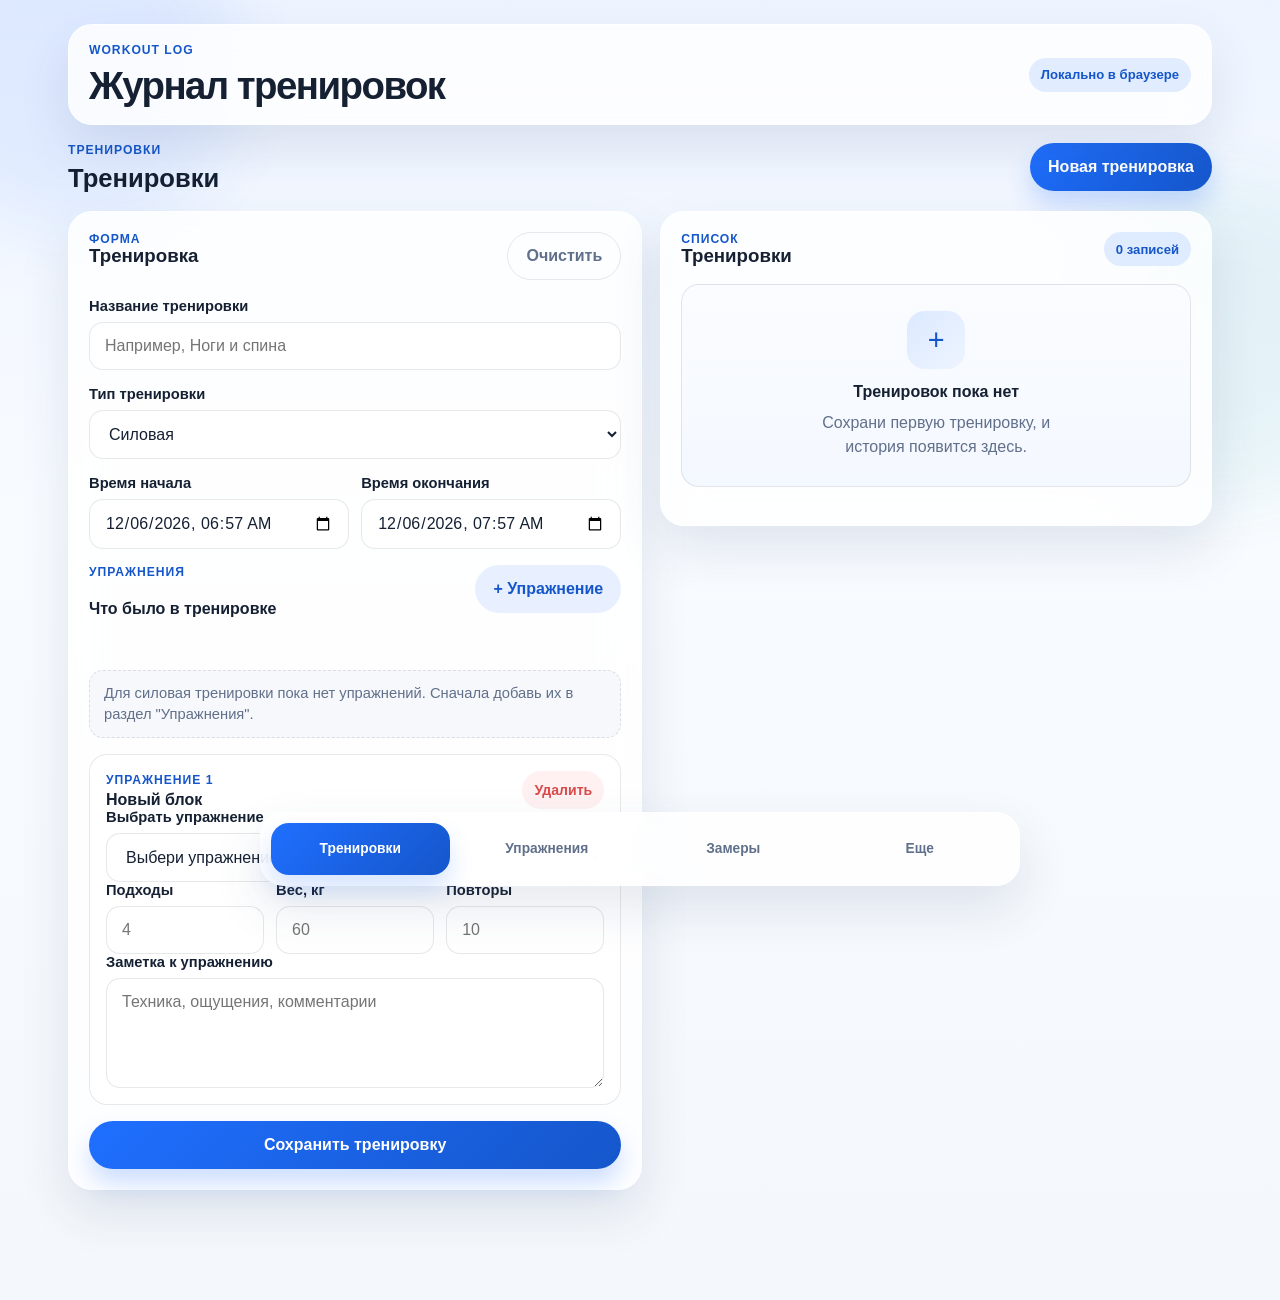
==== docs/index.html @ 499da817 "Rebalance bottom nav widths on narrow screens" ====
<!DOCTYPE html>
<html lang="ru">
<head>
  <meta charset="utf-8">
  <meta name="viewport" content="width=device-width, initial-scale=1">
  <title>Журнал тренировок</title>
  <link rel="stylesheet" href="./styles.css">
</head>
<body>
  <div class="page-glow page-glow-left"></div>
  <div class="page-glow page-glow-right"></div>

  <div class="app-shell">
    <header class="app-topbar">
      <div>
        <p class="eyebrow">Workout Log</p>
        <h1>Журнал тренировок</h1>
      </div>
      <div class="topbar-badge">Локально в браузере</div>
    </header>

    <main class="views">
      <section id="view-workouts" class="view is-active">
        <div class="view-intro">
          <div>
            <p class="section-kicker">Тренировки</p>
            <h2>Тренировки</h2>
          </div>
          <button id="open-workout-form-button" class="primary-button" type="button">Новая тренировка</button>
        </div>

        <div class="content-grid">
          <section class="panel panel-form">
            <div class="panel-heading">
              <div>
                <p class="section-kicker">Форма</p>
                <h3 id="workout-form-title">Тренировка</h3>
              </div>
              <button id="reset-workout-button" class="ghost-button" type="button">Очистить</button>
            </div>
            <p id="workout-draft-status" class="draft-status" hidden></p>

            <form id="workout-form" class="stack-form">
              <input id="workout-id" type="hidden">

              <label class="field">
                <span>Название тренировки</span>
                <input id="workout-title" type="text" placeholder="Например, Ноги и спина">
              </label>

              <label class="field">
                <span>Тип тренировки</span>
                <select id="workout-type" required>
                  <option value="strength">Силовая</option>
                  <option value="cardio">Кардио</option>
                </select>
              </label>

              <div class="field-grid">
                <label class="field">
                  <span>Время начала</span>
                  <input id="workout-start-time" type="datetime-local" required>
                </label>

                <label class="field">
                  <span>Время окончания</span>
                  <input id="workout-end-time" type="datetime-local" required>
                </label>
              </div>

              <section class="subsection">
                <div class="section-row">
                  <div>
                    <p class="section-kicker">Упражнения</p>
                    <h4>Что было в тренировке</h4>
                  </div>
                  <button id="add-workout-exercise-button" class="secondary-button" type="button">+ Упражнение</button>
                </div>
                <p id="exercise-picker-hint" class="helper-text" hidden></p>
                <div id="workout-exercises-list" class="exercise-list"></div>
              </section>

              <div class="form-actions">
                <button class="primary-button primary-button-wide" type="submit">Сохранить тренировку</button>
              </div>
            </form>
          </section>

          <section class="panel panel-history">
            <div class="panel-heading">
              <div>
                <p class="section-kicker">Список</p>
                <h3>Тренировки</h3>
              </div>
              <span id="workout-history-count" class="history-count">0 записей</span>
            </div>

            <div id="workout-empty-state" class="empty-state">
              <div class="empty-state-icon">+</div>
              <h4>Тренировок пока нет</h4>
              <p>Сохрани первую тренировку, и история появится здесь.</p>
            </div>

            <div id="workout-history-list" class="history-list"></div>
          </section>
        </div>
      </section>

      <section id="view-exercises" class="view">
        <div class="view-intro">
          <div>
            <p class="section-kicker">Упражнения</p>
            <h2>Справочник</h2>
          </div>
        </div>

        <div class="content-grid">
          <section class="panel panel-form">
            <div class="panel-heading">
              <div>
                <p class="section-kicker">Форма</p>
                <h3 id="exercise-form-title">Упражнение</h3>
              </div>
              <button id="reset-exercise-button" class="ghost-button" type="button">Очистить</button>
            </div>
            <p id="exercise-draft-status" class="draft-status" hidden></p>

            <form id="exercise-form" class="stack-form">
              <input id="exercise-id" type="hidden">

              <label class="field">
                <span>Название упражнения</span>
                <input id="exercise-name" type="text" placeholder="Например, жим лежа" required>
              </label>

              <label class="field">
                <span>Тип упражнения</span>
                <select id="exercise-type" required>
                  <option value="strength">Силовое</option>
                  <option value="cardio">Кардио</option>
                </select>
              </label>

              <label class="field">
                <span>Описание или заметка</span>
                <textarea id="exercise-description" rows="4" placeholder="Например, особенности техники или комментарии"></textarea>
              </label>

              <div class="form-actions">
                <button class="primary-button primary-button-wide" type="submit">Сохранить упражнение</button>
              </div>
            </form>
          </section>

          <section class="panel panel-history">
            <div class="panel-heading">
              <div>
                <p class="section-kicker">Список</p>
                <h3>Упражнения</h3>
              </div>
              <span id="exercise-history-count" class="history-count">0 записей</span>
            </div>

            <div id="exercise-empty-state" class="empty-state">
              <div class="empty-state-icon">+</div>
              <h4>Справочник пуст</h4>
              <p>Добавь упражнения один раз, чтобы потом просто выбирать их в тренировке.</p>
            </div>

            <div id="exercise-history-list" class="history-list"></div>
          </section>
        </div>
      </section>

      <section id="view-measurements" class="view">
        <div class="view-intro">
          <div>
            <p class="section-kicker">Замеры</p>
            <h2>Замеры</h2>
          </div>
        </div>

        <div class="content-grid">
          <section class="panel panel-form">
            <div class="panel-heading">
              <div>
                <p class="section-kicker">Форма</p>
                <h3 id="measurement-form-title">Замер</h3>
              </div>
              <button id="reset-measurement-button" class="ghost-button" type="button">Очистить</button>
            </div>
            <p id="measurement-draft-status" class="draft-status" hidden></p>

            <form id="measurement-form" class="stack-form">
              <input id="measurement-id" type="hidden">

              <label class="field">
                <span>Название записи</span>
                <input id="measurement-title" type="text" placeholder="Например, Утренний замер">
              </label>

              <label class="field">
                <span>Дата замера</span>
                <input id="measurement-date" type="date" required>
              </label>

              <div class="field-grid">
                <label class="field">
                  <span>Вес, кг</span>
                  <input id="measurement-weight" type="number" min="0" step="0.1" placeholder="78.4">
                </label>
                <label class="field">
                  <span>Процент жира</span>
                  <input id="measurement-body-fat" type="number" min="0" step="0.1" placeholder="18.2">
                </label>
              </div>

              <div class="double-grid">
                <label class="field">
                  <span>Грудь</span>
                  <input id="measurement-chest" type="number" min="0" step="0.1" placeholder="100">
                </label>
                <label class="field">
                  <span>Талия</span>
                  <input id="measurement-waist" type="number" min="0" step="0.1" placeholder="82">
                </label>
                <label class="field">
                  <span>Живот</span>
                  <input id="measurement-belly" type="number" min="0" step="0.1" placeholder="86">
                </label>
                <label class="field">
                  <span>Бедра</span>
                  <input id="measurement-hips" type="number" min="0" step="0.1" placeholder="98">
                </label>
                <label class="field">
                  <span>Рука</span>
                  <input id="measurement-arm" type="number" min="0" step="0.1" placeholder="36">
                </label>
                <label class="field">
                  <span>Нога</span>
                  <input id="measurement-leg" type="number" min="0" step="0.1" placeholder="58">
                </label>
              </div>

              <label class="field">
                <span>Заметка</span>
                <textarea id="measurement-note" rows="4" placeholder="Например, утром натощак или после тренировки"></textarea>
              </label>

              <div class="form-actions">
                <button class="primary-button primary-button-wide" type="submit">Сохранить замер</button>
              </div>
            </form>
          </section>

          <section class="panel panel-history">
            <div class="panel-heading">
              <div>
                <p class="section-kicker">Список</p>
                <h3>Замеры</h3>
              </div>
              <span id="measurement-history-count" class="history-count">0 записей</span>
            </div>

            <div id="measurement-empty-state" class="empty-state">
              <div class="empty-state-icon">+</div>
              <h4>Замеров пока нет</h4>
              <p>Можно сохранять только те поля, которые действительно замерили.</p>
            </div>

            <div id="measurement-history-list" class="history-list"></div>
          </section>
        </div>
      </section>

      <section id="view-more" class="view">
        <div class="view-intro">
          <div>
            <p class="section-kicker">Еще</p>
            <h2>Еще</h2>
          </div>
        </div>

        <section class="panel info-panel">
          <article class="info-card">
            <h3>Как сейчас хранятся данные</h3>
            <p>Тренировки, упражнения, замеры и черновики сохраняются локально в браузере на этом устройстве.</p>
          </article>

          <article class="info-card">
            <h3>Что уже поддерживается</h3>
            <p>Незаполненные формы восстанавливаются после обновления страницы. Для тренировок можно выбирать упражнения из заранее созданного справочника.</p>
          </article>

          <article class="info-card">
            <h3>Что можно добавить дальше</h3>
            <p>Экспорт данных, графики прогресса, поиск по истории, облачную синхронизацию и аккаунты.</p>
          </article>
        </section>
      </section>
    </main>
  </div>

  <nav class="bottom-nav" aria-label="Основная навигация">
    <button class="nav-item is-active" type="button" data-view="workouts">
      <span class="nav-label nav-label-full">Тренировки</span>
      <span class="nav-label nav-label-short">Трен.</span>
    </button>
    <button class="nav-item" type="button" data-view="exercises">
      <span class="nav-label nav-label-full">Упражнения</span>
      <span class="nav-label nav-label-short">Упр.</span>
    </button>
    <button class="nav-item" type="button" data-view="measurements">
      <span class="nav-label nav-label-full">Замеры</span>
      <span class="nav-label nav-label-short">Замеры</span>
    </button>
    <button class="nav-item" type="button" data-view="more">
      <span class="nav-label nav-label-full">Еще</span>
      <span class="nav-label nav-label-short">Еще</span>
    </button>
  </nav>

  <template id="workout-exercise-template">
    <article class="exercise-card">
      <div class="exercise-card-header">
        <div>
          <p class="exercise-index-label">Упражнение</p>
          <h4 class="exercise-card-title">Новый блок</h4>
        </div>
        <button class="icon-button remove-exercise-button" type="button" aria-label="Удалить упражнение">Удалить</button>
      </div>

      <label class="field">
        <span>Выбрать упражнение</span>
        <select class="workout-exercise-id" required></select>
      </label>

      <div class="triple-grid">
        <label class="field">
          <span>Подходы</span>
          <input class="exercise-sets" type="number" min="1" step="1" placeholder="4">
        </label>
        <label class="field">
          <span>Вес, кг</span>
          <input class="exercise-weight" type="number" min="0" step="0.5" placeholder="60">
        </label>
        <label class="field">
          <span>Повторы</span>
          <input class="exercise-reps" type="number" min="0" step="1" placeholder="10">
        </label>
      </div>

      <label class="field">
        <span>Заметка к упражнению</span>
        <textarea class="exercise-note" rows="3" placeholder="Техника, ощущения, комментарии"></textarea>
      </label>
    </article>
  </template>

  <script src="./app.js" defer></script>
</body>
</html>
---- docs/styles.css ----
:root {
  color-scheme: light;
  --bg: #f3f6fb;
  --surface: rgba(255, 255, 255, 0.82);
  --surface-strong: #ffffff;
  --surface-muted: #f6f8fc;
  --text: #152033;
  --muted: #61708a;
  --line: rgba(21, 32, 51, 0.1);
  --primary: #1f6fff;
  --primary-strong: #1556ca;
  --primary-soft: rgba(31, 111, 255, 0.12);
  --accent-soft: rgba(22, 160, 133, 0.08);
  --danger: #d94b4b;
  --shadow: 0 22px 50px rgba(47, 72, 115, 0.12);
  --radius-2xl: 32px;
  --radius-xl: 24px;
  --radius-lg: 18px;
  --radius-md: 14px;
  --max-width: 1180px;
  font-family: "Segoe UI", "SF Pro Display", sans-serif;
}

* {
  box-sizing: border-box;
}

html {
  scroll-behavior: smooth;
}

body {
  margin: 0;
  min-height: 100vh;
  overflow-x: hidden;
  color: var(--text);
  background: linear-gradient(180deg, #eef4ff 0%, #f8fbff 40%, #f4f7fb 100%);
}

button,
input,
select,
textarea {
  font: inherit;
}

button {
  appearance: none;
}

.page-glow {
  position: fixed;
  z-index: 0;
  width: 320px;
  height: 320px;
  border-radius: 50%;
  filter: blur(36px);
  opacity: 0.45;
  pointer-events: none;
}

.page-glow-left {
  top: -90px;
  left: -80px;
  background: rgba(31, 111, 255, 0.18);
}

.page-glow-right {
  top: 180px;
  right: -100px;
  background: rgba(22, 160, 133, 0.15);
}

.app-shell {
  position: relative;
  z-index: 1;
  width: min(100%, var(--max-width));
  margin: 0 auto;
  padding: 18px 14px 108px;
}

.app-topbar,
.panel,
.bottom-nav {
  border: 1px solid rgba(255, 255, 255, 0.7);
  background: var(--surface);
  backdrop-filter: blur(18px);
  box-shadow: var(--shadow);
}

.app-topbar {
  display: flex;
  align-items: center;
  justify-content: space-between;
  gap: 16px;
  padding: 18px 20px;
  border-radius: var(--radius-xl);
}

.eyebrow,
.section-kicker,
.exercise-index-label {
  margin: 0;
  color: var(--primary-strong);
  letter-spacing: 0.08em;
  text-transform: uppercase;
  font-size: 0.76rem;
  font-weight: 700;
}

.app-topbar h1,
.view-intro h2,
.panel h3,
.empty-state h4,
.exercise-card-title,
.info-card h3 {
  margin: 0;
  line-height: 1.08;
}

.app-topbar h1 {
  margin-top: 8px;
  font-size: clamp(1.8rem, 6vw, 2.4rem);
  font-weight: 800;
  letter-spacing: -0.04em;
}

.topbar-badge,
.history-count,
.pill {
  display: inline-flex;
  align-items: center;
  justify-content: center;
  min-height: 34px;
  padding: 8px 12px;
  border-radius: 999px;
  background: var(--primary-soft);
  color: var(--primary-strong);
  font-size: 0.82rem;
  font-weight: 700;
}

.views {
  margin-top: 18px;
}

.view {
  display: none;
  gap: 18px;
}

.view.is-active {
  display: grid;
}

.view-intro,
.panel-heading,
.section-row,
.exercise-card-header,
.history-card-actions,
.form-actions {
  display: flex;
  align-items: center;
  justify-content: space-between;
  gap: 12px;
}

.view-intro,
.panel-heading,
.section-row {
  align-items: flex-start;
}

.view-intro h2 {
  margin-top: 8px;
  font-size: 1.6rem;
  font-weight: 800;
}

.content-grid {
  display: grid;
  gap: 18px;
}

.panel {
  padding: 20px;
  border-radius: var(--radius-xl);
}

.stack-form,
.history-list,
.exercise-list,
.subsection,
.info-panel {
  display: grid;
  gap: 16px;
}

.stack-form {
  margin-top: 18px;
}

.field-grid,
.triple-grid,
.double-grid {
  display: grid;
  gap: 12px;
}

.field {
  display: grid;
  gap: 8px;
}

.field span {
  font-size: 0.92rem;
  font-weight: 700;
}

.field input,
.field select,
.field textarea {
  width: 100%;
  border: 1px solid var(--line);
  border-radius: var(--radius-md);
  background: var(--surface-strong);
  padding: 14px 15px;
  outline: none;
  color: var(--text);
  transition: border-color 180ms ease, box-shadow 180ms ease;
}

.field input:focus,
.field select:focus,
.field textarea:focus {
  border-color: rgba(31, 111, 255, 0.45);
  box-shadow: 0 0 0 4px rgba(31, 111, 255, 0.12);
}

.field textarea {
  min-height: 110px;
  resize: vertical;
}

.draft-status,
.helper-text {
  margin: 14px 0 0;
  padding: 12px 14px;
  border-radius: var(--radius-md);
  font-size: 0.92rem;
  line-height: 1.45;
}

.draft-status {
  border: 1px solid rgba(22, 160, 133, 0.18);
  background: var(--accent-soft);
  color: #116a58;
}

.helper-text {
  border: 1px dashed rgba(21, 32, 51, 0.12);
  background: var(--surface-muted);
  color: var(--muted);
}

.primary-button,
.secondary-button,
.ghost-button,
.icon-button {
  border: 0;
  border-radius: 999px;
  cursor: pointer;
  transition: transform 160ms ease, background-color 160ms ease, color 160ms ease;
}

.primary-button,
.secondary-button,
.ghost-button {
  min-height: 48px;
  padding: 13px 18px;
  font-weight: 700;
}

.primary-button {
  background: linear-gradient(135deg, var(--primary) 0%, var(--primary-strong) 100%);
  color: #fff;
  box-shadow: 0 14px 24px rgba(31, 111, 255, 0.22);
}

.primary-button-wide {
  width: 100%;
}

.secondary-button {
  background: #e8f0ff;
  color: var(--primary-strong);
}

.ghost-button {
  background: transparent;
  color: var(--muted);
  border: 1px solid var(--line);
}

.icon-button {
  min-height: 38px;
  padding: 8px 12px;
  background: #fff1f1;
  color: var(--danger);
  font-size: 0.88rem;
  font-weight: 700;
}

.primary-button:hover,
.secondary-button:hover,
.ghost-button:hover,
.icon-button:hover,
.nav-item:hover {
  transform: translateY(-1px);
}

.exercise-card,
.history-card,
.empty-state,
.info-card {
  border: 1px solid var(--line);
  border-radius: var(--radius-lg);
  background: var(--surface-strong);
}

.exercise-card,
.history-card,
.info-card {
  padding: 16px;
}

.exercise-card-title {
  margin-top: 4px;
  font-size: 1rem;
  font-weight: 800;
}

.history-list {
  margin-top: 18px;
}

.history-card {
  display: grid;
  gap: 12px;
}

.history-title {
  font-size: 1.02rem;
  font-weight: 800;
}

.history-meta,
.history-summary,
.info-card p {
  margin: 0;
  color: var(--muted);
  line-height: 1.55;
}

.history-summary,
.history-title,
.field span,
.empty-state p,
.info-card p {
  overflow-wrap: anywhere;
}

.history-card-actions {
  justify-content: flex-start;
  flex-wrap: wrap;
}

.pill {
  width: fit-content;
}

.empty-state {
  margin-top: 18px;
  padding: 26px 18px;
  text-align: center;
  background: linear-gradient(180deg, #fafcff 0%, #f4f8ff 100%);
}

.empty-state-icon {
  width: 58px;
  height: 58px;
  margin: 0 auto 14px;
  display: grid;
  place-items: center;
  border-radius: 18px;
  background: linear-gradient(135deg, #dce9ff 0%, #edf4ff 100%);
  color: var(--primary-strong);
  font-size: 1.8rem;
}

.empty-state p {
  margin: 10px auto 0;
  max-width: 28ch;
  color: var(--muted);
  line-height: 1.55;
}

.info-panel {
  grid-template-columns: repeat(auto-fit, minmax(220px, 1fr));
}

.bottom-nav {
  position: fixed;
  left: 50%;
  bottom: 14px;
  transform: translateX(-50%);
  z-index: 10;
  width: min(calc(100% - 20px), 760px);
  display: grid;
  grid-template-columns: repeat(4, minmax(0, 1fr));
  gap: 8px;
  padding: 10px;
  border-radius: 24px;
}

.nav-item {
  display: grid;
  place-items: center;
  min-height: 52px;
  border: 0;
  border-radius: 18px;
  background: transparent;
  color: var(--muted);
  font-weight: 700;
  padding: 8px 6px;
  text-align: center;
}

.nav-item.is-active {
  background: linear-gradient(135deg, var(--primary) 0%, var(--primary-strong) 100%);
  color: #fff;
  box-shadow: 0 14px 24px rgba(31, 111, 255, 0.18);
}

.nav-label {
  display: block;
  max-width: 100%;
  line-height: 1.1;
  font-size: 0.86rem;
  word-break: break-word;
}

.nav-label-short {
  display: none;
}

[hidden] {
  display: none !important;
}

@media (max-width: 759px) {
  .app-topbar,
  .view-intro,
  .panel-heading,
  .section-row {
    flex-direction: column;
    align-items: stretch;
  }

  .topbar-badge,
  .history-count,
  .pill {
    width: fit-content;
  }

  .bottom-nav {
    width: calc(100% - 16px);
    bottom: 8px;
    gap: 6px;
    padding: 8px;
    border-radius: 20px;
  }

  .nav-item {
    min-height: 56px;
    border-radius: 16px;
    padding: 6px 4px;
  }

  .nav-label {
    font-size: 0.78rem;
  }

  .app-shell {
    padding-bottom: 122px;
  }

  .view {
    gap: 12px;
  }

  .view-intro h2 {
    font-size: 1.16rem;
    line-height: 1.12;
    letter-spacing: -0.02em;
  }

  .content-grid,
  .stack-form,
  .exercise-list,
  .history-list,
  .subsection {
    gap: 12px;
  }

  .panel {
    padding: 14px;
    border-radius: 18px;
  }

  .exercise-card,
  .history-card,
  .info-card,
  .empty-state {
    padding: 12px;
    border-radius: 16px;
  }

  .exercise-card-header,
  .history-card-actions,
  .form-actions {
    flex-direction: column;
    align-items: stretch;
  }

  .history-card-actions .secondary-button,
  .history-card-actions .ghost-button,
  .exercise-card-header .icon-button,
  .section-row .secondary-button,
  .view-intro .primary-button {
    width: 100%;
    justify-content: center;
  }

  .field input,
  .field select,
  .field textarea {
    padding: 12px 13px;
  }

  .field textarea {
    min-height: 88px;
  }

  .history-title {
    font-size: 0.9rem;
    line-height: 1.22;
  }

  .history-meta,
  .history-summary {
    font-size: 0.82rem;
  }

  .panel h3,
  .panel h4,
  .exercise-card-title,
  .empty-state h4,
  .info-card h3 {
    font-size: 0.98rem;
    line-height: 1.18;
  }

  .section-kicker,
  .eyebrow,
  .exercise-index-label {
    font-size: 0.68rem;
    letter-spacing: 0.07em;
  }

  .field span,
  .draft-status,
  .helper-text,
  .empty-state p,
  .info-card p,
  .nav-label,
  .topbar-badge,
  .history-count,
  .pill {
    font-size: 0.76rem;
  }

  .primary-button,
  .secondary-button,
  .ghost-button {
    min-height: 44px;
    padding: 11px 14px;
    font-size: 0.84rem;
  }

  .icon-button {
    min-height: 34px;
    padding: 7px 10px;
    font-size: 0.8rem;
  }

  .app-topbar {
    padding: 14px 16px;
  }

  .app-topbar h1 {
    margin-top: 6px;
    font-size: 1.45rem;
  }

  .topbar-badge,
  .history-count,
  .pill {
    min-height: 30px;
    padding: 6px 10px;
  }
}

@media (max-width: 430px) {
  .bottom-nav {
    width: calc(100% - 10px);
    bottom: 6px;
    left: 50%;
    gap: 4px;
    padding: 6px;
    border-radius: 18px;
    grid-template-columns: 1.18fr 1.18fr 1fr 0.64fr;
  }

  .nav-item {
    min-height: 50px;
    border-radius: 14px;
    padding: 4px 2px;
  }

  .nav-label-full {
    display: none;
  }

  .nav-label-short {
    display: block;
  }

  .nav-label {
    font-size: 0.66rem;
    line-height: 1;
    letter-spacing: -0.01em;
  }

  .app-shell {
    padding-bottom: 116px;
  }
}

@media (max-width: 360px) {
  .bottom-nav {
    grid-template-columns: 1.14fr 1.14fr 0.96fr 0.58fr;
  }

  .nav-label {
    font-size: 0.6rem;
  }

  .nav-item {
    min-height: 46px;
  }
}

@media (min-width: 760px) {
  .app-shell {
    padding: 24px 18px 110px;
  }

  .content-grid {
    grid-template-columns: minmax(0, 1.02fr) minmax(340px, 0.98fr);
    align-items: start;
  }

  .field-grid {
    grid-template-columns: repeat(2, minmax(0, 1fr));
  }

  .triple-grid {
    grid-template-columns: repeat(3, minmax(0, 1fr));
  }

  .double-grid {
    grid-template-columns: repeat(2, minmax(0, 1fr));
  }
}
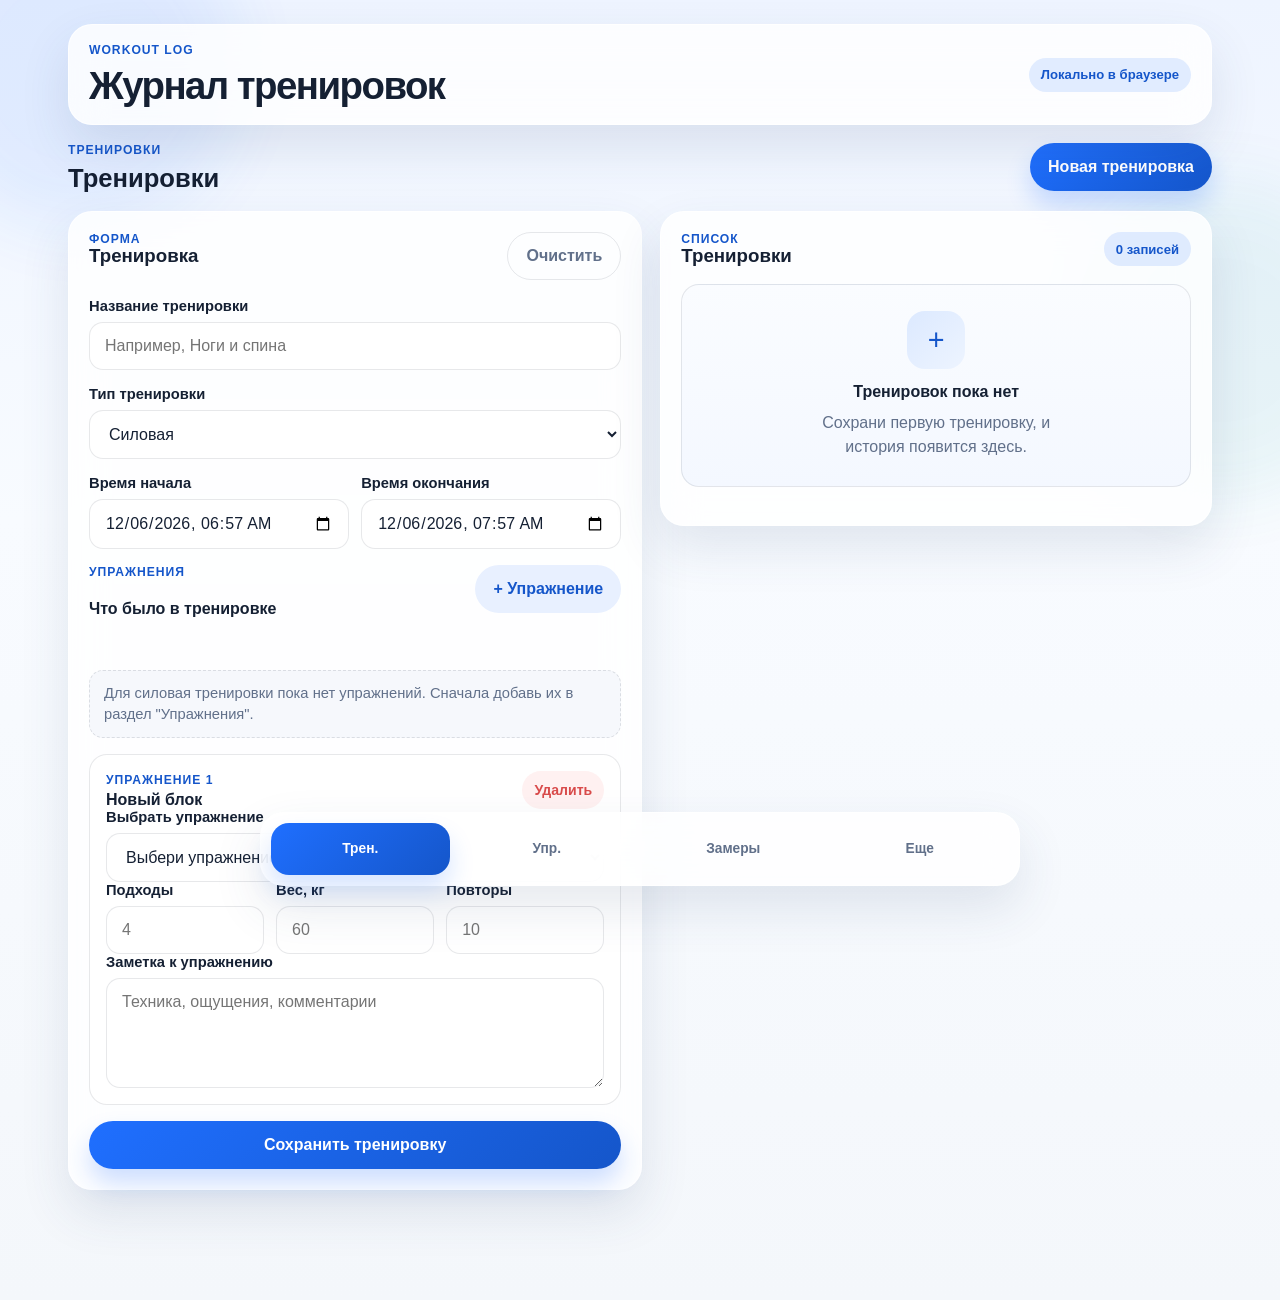
==== commit 2cbf24a0: "Bust cache and normalize nav labels" ====
--- a/docs/index.html
+++ b/docs/index.html
@@ -4,7 +4,7 @@
   <meta charset="utf-8">
   <meta name="viewport" content="width=device-width, initial-scale=1">
   <title>Журнал тренировок</title>
-  <link rel="stylesheet" href="./styles.css">
+  <link rel="stylesheet" href="./styles.css?v=20260611b">
 </head>
 <body>
   <div class="page-glow page-glow-left"></div>
@@ -303,20 +303,16 @@
 
   <nav class="bottom-nav" aria-label="Основная навигация">
     <button class="nav-item is-active" type="button" data-view="workouts">
-      <span class="nav-label nav-label-full">Тренировки</span>
-      <span class="nav-label nav-label-short">Трен.</span>
+      <span class="nav-label">Трен.</span>
     </button>
     <button class="nav-item" type="button" data-view="exercises">
-      <span class="nav-label nav-label-full">Упражнения</span>
-      <span class="nav-label nav-label-short">Упр.</span>
+      <span class="nav-label">Упр.</span>
     </button>
     <button class="nav-item" type="button" data-view="measurements">
-      <span class="nav-label nav-label-full">Замеры</span>
-      <span class="nav-label nav-label-short">Замеры</span>
+      <span class="nav-label">Замеры</span>
     </button>
     <button class="nav-item" type="button" data-view="more">
-      <span class="nav-label nav-label-full">Еще</span>
-      <span class="nav-label nav-label-short">Еще</span>
+      <span class="nav-label">Еще</span>
     </button>
   </nav>
 
@@ -357,6 +353,6 @@
     </article>
   </template>
 
-  <script src="./app.js" defer></script>
+  <script src="./app.js?v=20260611b" defer></script>
 </body>
 </html>
--- a/docs/styles.css
+++ b/docs/styles.css
@@ -450,10 +450,6 @@
   word-break: break-word;
 }
 
-.nav-label-short {
-  display: none;
-}
-
 [hidden] {
   display: none !important;
 }
@@ -638,14 +634,6 @@
     padding: 4px 2px;
   }
 
-  .nav-label-full {
-    display: none;
-  }
-
-  .nav-label-short {
-    display: block;
-  }
-
   .nav-label {
     font-size: 0.66rem;
     line-height: 1;
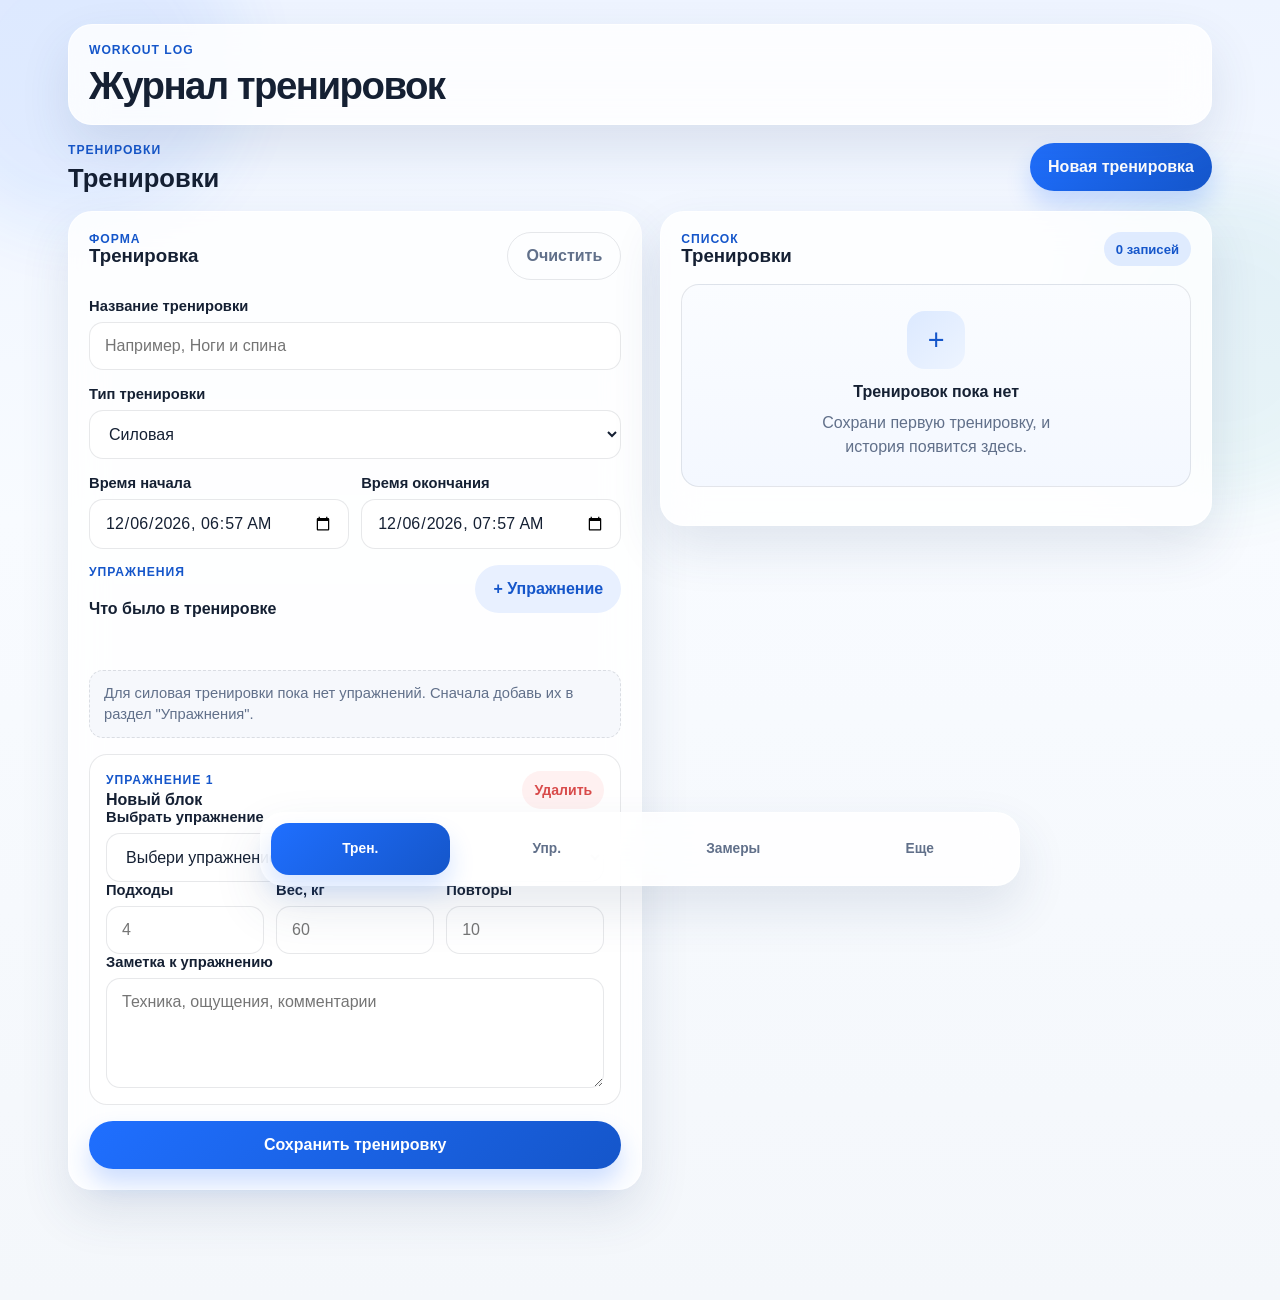
==== commit 662013fa: "Remove top banner badge" ====
--- a/docs/index.html
+++ b/docs/index.html
@@ -4,7 +4,7 @@
   <meta charset="utf-8">
   <meta name="viewport" content="width=device-width, initial-scale=1">
   <title>Журнал тренировок</title>
-  <link rel="stylesheet" href="./styles.css?v=20260611b">
+  <link rel="stylesheet" href="./styles.css?v=20260611c">
 </head>
 <body>
   <div class="page-glow page-glow-left"></div>
@@ -16,7 +16,6 @@
         <p class="eyebrow">Workout Log</p>
         <h1>Журнал тренировок</h1>
       </div>
-      <div class="topbar-badge">Локально в браузере</div>
     </header>
 
     <main class="views">
@@ -293,8 +292,19 @@
           </article>
 
           <article class="info-card">
-            <h3>Что можно добавить дальше</h3>
-            <p>Экспорт данных, графики прогресса, поиск по истории, облачную синхронизацию и аккаунты.</p>
+            <h3>Резервная копия</h3>
+            <p>Можно выгрузить все данные в файл и позже восстановить их через импорт. Это защитит историю от случайной потери.</p>
+          </article>
+
+          <article class="info-card">
+            <h3>Действия с данными</h3>
+            <div class="info-card-actions">
+              <button id="export-data-button" class="secondary-button" type="button">Экспорт данных</button>
+              <button id="import-data-button" class="secondary-button" type="button">Импорт данных</button>
+              <button id="clear-all-data-button" class="ghost-button" type="button">Очистить все данные</button>
+            </div>
+            <input id="import-data-input" type="file" accept="application/json" hidden>
+            <p>Экспорт сохраняет тренировки, упражнения, замеры и черновики. Очистка удаляет все локальные данные только на этом устройстве.</p>
           </article>
         </section>
       </section>
@@ -353,6 +363,8 @@
     </article>
   </template>
 
-  <script src="./app.js?v=20260611b" defer></script>
+  <div id="toast" class="toast" hidden></div>
+
+  <script src="./app.js?v=20260611c" defer></script>
 </body>
 </html>
--- a/docs/styles.css
+++ b/docs/styles.css
@@ -409,6 +409,12 @@
   grid-template-columns: repeat(auto-fit, minmax(220px, 1fr));
 }
 
+.info-card-actions {
+  display: grid;
+  gap: 10px;
+  margin: 14px 0;
+}
+
 .bottom-nav {
   position: fixed;
   left: 50%;
@@ -450,6 +456,34 @@
   word-break: break-word;
 }
 
+.toast {
+  position: fixed;
+  left: 50%;
+  bottom: calc(94px + env(safe-area-inset-bottom, 0px));
+  transform: translateX(-50%);
+  z-index: 20;
+  width: min(calc(100% - 24px), 420px);
+  display: flex;
+  align-items: center;
+  justify-content: space-between;
+  gap: 12px;
+  padding: 14px 16px;
+  border-radius: 18px;
+  background: rgba(21, 32, 51, 0.94);
+  color: #fff;
+  box-shadow: 0 18px 38px rgba(21, 32, 51, 0.24);
+}
+
+.toast-action {
+  min-height: 36px;
+  padding: 8px 12px;
+  border: 0;
+  border-radius: 999px;
+  background: rgba(255, 255, 255, 0.18);
+  color: #fff;
+  font-weight: 700;
+}
+
 [hidden] {
   display: none !important;
 }
@@ -471,7 +505,7 @@
 
   .bottom-nav {
     width: calc(100% - 16px);
-    bottom: 8px;
+    bottom: calc(8px + env(safe-area-inset-bottom, 0px));
     gap: 6px;
     padding: 8px;
     border-radius: 20px;
@@ -488,7 +522,7 @@
   }
 
   .app-shell {
-    padding-bottom: 122px;
+    padding-bottom: calc(122px + env(safe-area-inset-bottom, 0px));
   }
 
   .view {
@@ -615,12 +649,24 @@
     min-height: 30px;
     padding: 6px 10px;
   }
+
+  .toast {
+    bottom: calc(88px + env(safe-area-inset-bottom, 0px));
+    width: calc(100% - 16px);
+    padding: 12px 14px;
+    font-size: 0.82rem;
+  }
+
+  .toast-action {
+    min-height: 32px;
+    font-size: 0.76rem;
+  }
 }
 
 @media (max-width: 430px) {
   .bottom-nav {
     width: calc(100% - 10px);
-    bottom: 6px;
+    bottom: calc(6px + env(safe-area-inset-bottom, 0px));
     left: 50%;
     gap: 4px;
     padding: 6px;
@@ -641,7 +687,7 @@
   }
 
   .app-shell {
-    padding-bottom: 116px;
+    padding-bottom: calc(116px + env(safe-area-inset-bottom, 0px));
   }
 }
 
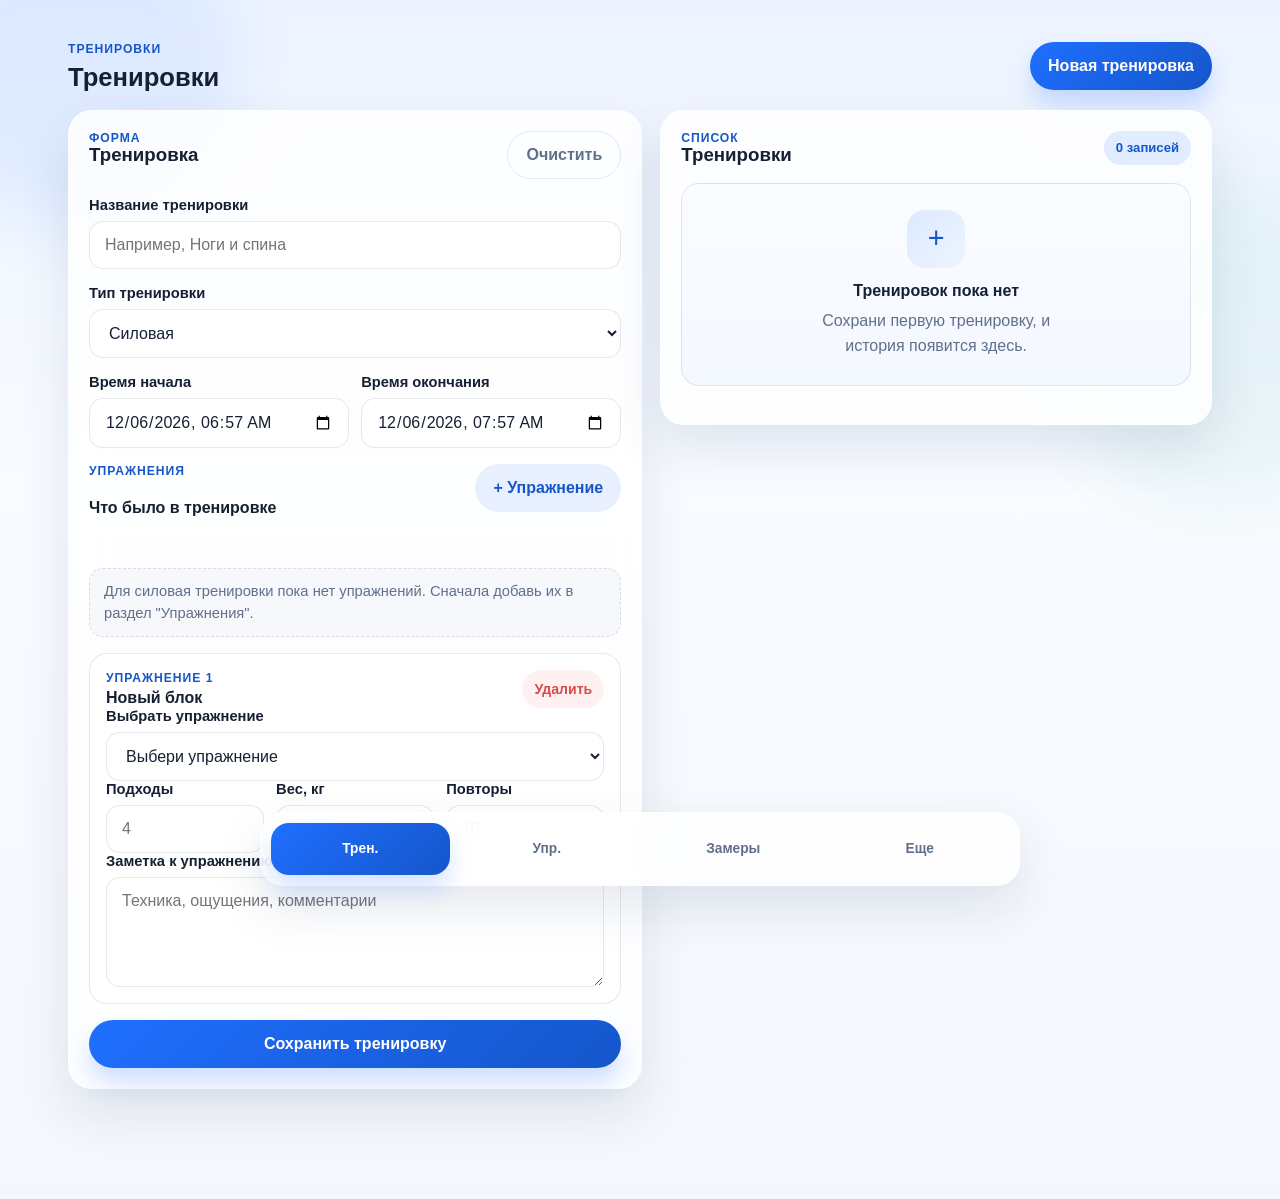
==== commit 222bc90d: "Publish header removal to pages" ====
--- a/docs/index.html
+++ b/docs/index.html
@@ -11,13 +11,6 @@
   <div class="page-glow page-glow-right"></div>
 
   <div class="app-shell">
-    <header class="app-topbar">
-      <div>
-        <p class="eyebrow">Workout Log</p>
-        <h1>Журнал тренировок</h1>
-      </div>
-    </header>
-
     <main class="views">
       <section id="view-workouts" class="view is-active">
         <div class="view-intro">
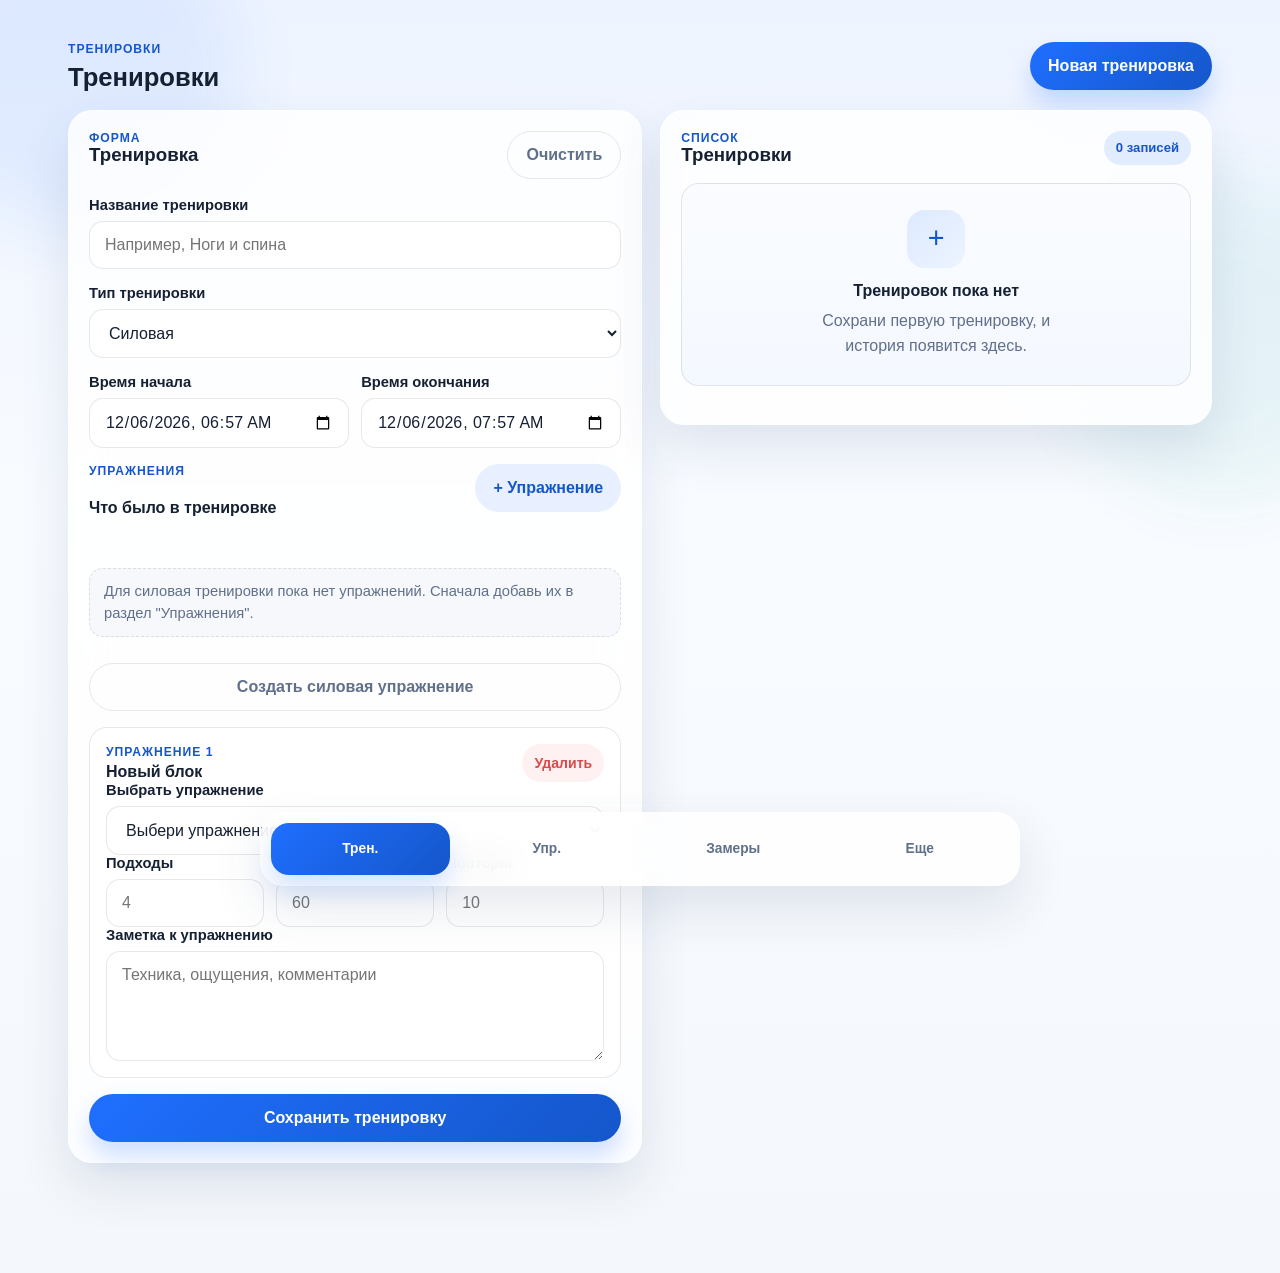
==== commit 1cef5566: "Smooth workout to exercise creation flow" ====
--- a/docs/index.html
+++ b/docs/index.html
@@ -69,6 +69,7 @@
                   <button id="add-workout-exercise-button" class="secondary-button" type="button">+ Упражнение</button>
                 </div>
                 <p id="exercise-picker-hint" class="helper-text" hidden></p>
+                <button id="create-exercise-from-workout-button" class="ghost-button helper-action" type="button" hidden></button>
                 <div id="workout-exercises-list" class="exercise-list"></div>
               </section>
 
--- a/docs/styles.css
+++ b/docs/styles.css
@@ -263,6 +263,11 @@
   color: var(--muted);
 }
 
+.helper-action {
+  width: 100%;
+  margin-top: 10px;
+}
+
 .primary-button,
 .secondary-button,
 .ghost-button,
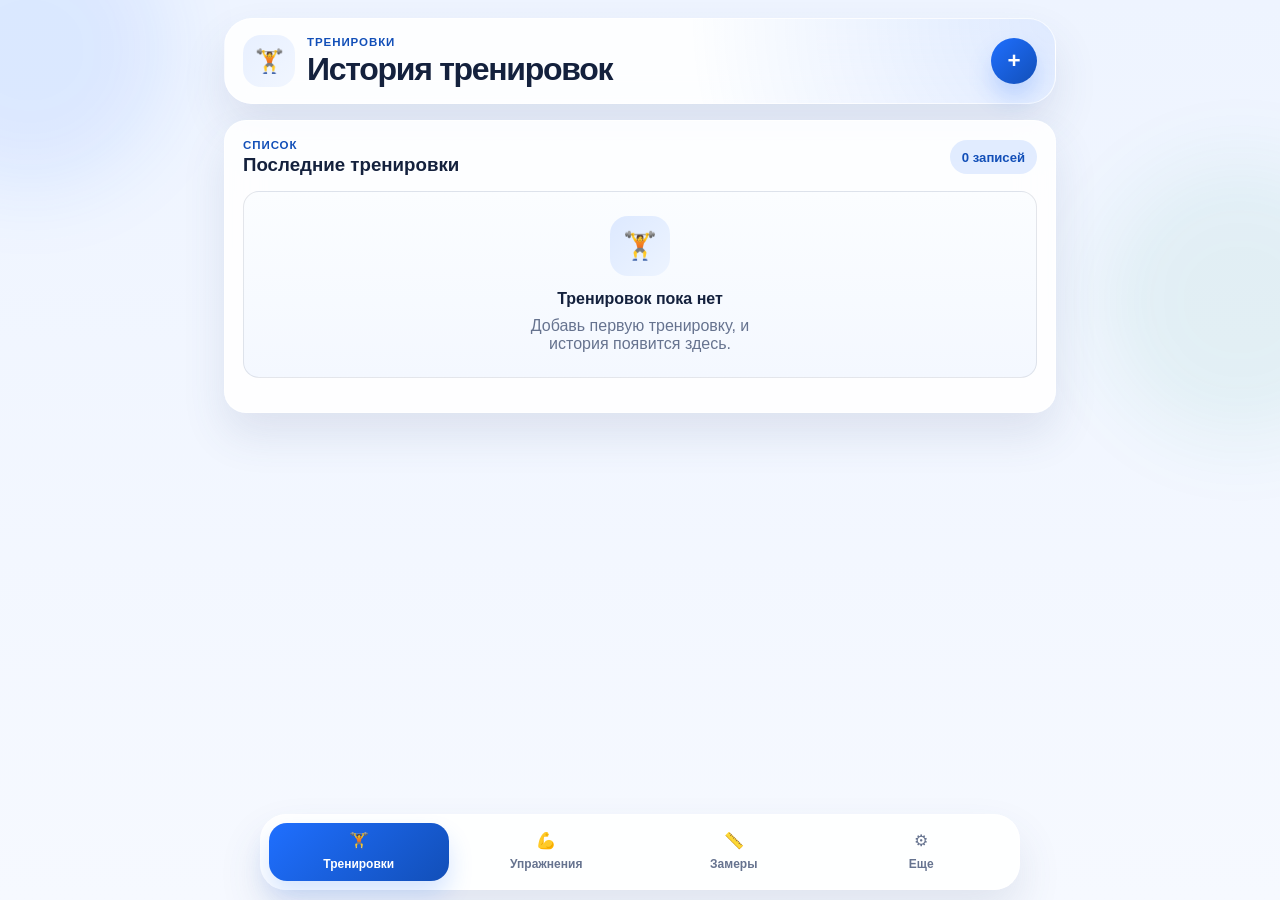
==== commit a3683ac6: "Restructure app into list and form screens" ====
--- a/docs/index.html
+++ b/docs/index.html
@@ -4,7 +4,7 @@
   <meta charset="utf-8">
   <meta name="viewport" content="width=device-width, initial-scale=1">
   <title>Журнал тренировок</title>
-  <link rel="stylesheet" href="./styles.css?v=20260611c">
+  <link rel="stylesheet" href="./styles.css?v=20260611d">
 </head>
 <body>
   <div class="page-glow page-glow-left"></div>
@@ -13,25 +13,47 @@
   <div class="app-shell">
     <main class="views">
       <section id="view-workouts" class="view is-active">
-        <div class="view-intro">
-          <div>
-            <p class="section-kicker">Тренировки</p>
-            <h2>Тренировки</h2>
-          </div>
-          <button id="open-workout-form-button" class="primary-button" type="button">Новая тренировка</button>
-        </div>
-
-        <div class="content-grid">
-          <section class="panel panel-form">
+        <div class="subview is-active" data-subview="list">
+          <header class="screen-header screen-header-workouts">
+            <div class="screen-title-wrap">
+              <span class="screen-icon" aria-hidden="true">🏋</span>
+              <div>
+                <p class="screen-kicker">Тренировки</p>
+                <h2>История тренировок</h2>
+              </div>
+            </div>
+            <button id="open-workout-form-button" class="circle-action" type="button" aria-label="Новая тренировка">+</button>
+          </header>
+
+          <section class="panel list-panel">
             <div class="panel-heading">
               <div>
-                <p class="section-kicker">Форма</p>
-                <h3 id="workout-form-title">Тренировка</h3>
-              </div>
-              <button id="reset-workout-button" class="ghost-button" type="button">Очистить</button>
-            </div>
+                <p class="section-kicker">Список</p>
+                <h3>Последние тренировки</h3>
+              </div>
+              <span id="workout-history-count" class="history-count">0 записей</span>
+            </div>
+            <div id="workout-empty-state" class="empty-state">
+              <div class="empty-state-icon">🏋</div>
+              <h4>Тренировок пока нет</h4>
+              <p>Добавь первую тренировку, и история появится здесь.</p>
+            </div>
+            <div id="workout-history-list" class="history-list"></div>
+          </section>
+        </div>
+
+        <div class="subview" data-subview="form">
+          <header class="screen-header screen-header-workouts">
+            <button class="back-button" type="button" data-back="workouts">Назад</button>
+            <div class="screen-title-center">
+              <p class="screen-kicker">Тренировки</p>
+              <h2 id="workout-form-title">Новая тренировка</h2>
+            </div>
+            <button class="header-save-button" type="submit" form="workout-form">Сохранить</button>
+          </header>
+
+          <section class="panel form-panel">
             <p id="workout-draft-status" class="draft-status" hidden></p>
-
             <form id="workout-form" class="stack-form">
               <input id="workout-id" type="hidden">
 
@@ -53,7 +75,6 @@
                   <span>Время начала</span>
                   <input id="workout-start-time" type="datetime-local" required>
                 </label>
-
                 <label class="field">
                   <span>Время окончания</span>
                   <input id="workout-end-time" type="datetime-local" required>
@@ -74,50 +95,56 @@
               </section>
 
               <div class="form-actions">
+                <button id="reset-workout-button" class="ghost-button" type="button">Очистить</button>
                 <button class="primary-button primary-button-wide" type="submit">Сохранить тренировку</button>
               </div>
             </form>
           </section>
-
-          <section class="panel panel-history">
+        </div>
+      </section>
+
+      <section id="view-exercises" class="view">
+        <div class="subview is-active" data-subview="list">
+          <header class="screen-header screen-header-exercises">
+            <div class="screen-title-wrap">
+              <span class="screen-icon" aria-hidden="true">💪</span>
+              <div>
+                <p class="screen-kicker">Упражнения</p>
+                <h2>Справочник</h2>
+              </div>
+            </div>
+            <button id="open-exercise-form-button" class="circle-action" type="button" aria-label="Новое упражнение">+</button>
+          </header>
+
+          <section class="panel list-panel">
             <div class="panel-heading">
               <div>
                 <p class="section-kicker">Список</p>
-                <h3>Тренировки</h3>
-              </div>
-              <span id="workout-history-count" class="history-count">0 записей</span>
-            </div>
-
-            <div id="workout-empty-state" class="empty-state">
-              <div class="empty-state-icon">+</div>
-              <h4>Тренировок пока нет</h4>
-              <p>Сохрани первую тренировку, и история появится здесь.</p>
-            </div>
-
-            <div id="workout-history-list" class="history-list"></div>
-          </section>
-        </div>
-      </section>
-
-      <section id="view-exercises" class="view">
-        <div class="view-intro">
-          <div>
-            <p class="section-kicker">Упражнения</p>
-            <h2>Справочник</h2>
-          </div>
-        </div>
-
-        <div class="content-grid">
-          <section class="panel panel-form">
-            <div class="panel-heading">
-              <div>
-                <p class="section-kicker">Форма</p>
-                <h3 id="exercise-form-title">Упражнение</h3>
-              </div>
-              <button id="reset-exercise-button" class="ghost-button" type="button">Очистить</button>
-            </div>
+                <h3>Упражнения</h3>
+              </div>
+              <span id="exercise-history-count" class="history-count">0 записей</span>
+            </div>
+            <div id="exercise-empty-state" class="empty-state">
+              <div class="empty-state-icon">💪</div>
+              <h4>Справочник пуст</h4>
+              <p>Добавь упражнения один раз, чтобы потом просто выбирать их в тренировке.</p>
+            </div>
+            <div id="exercise-history-list" class="history-list"></div>
+          </section>
+        </div>
+
+        <div class="subview" data-subview="form">
+          <header class="screen-header screen-header-exercises">
+            <button class="back-button" type="button" data-back="exercises">Назад</button>
+            <div class="screen-title-center">
+              <p class="screen-kicker">Упражнения</p>
+              <h2 id="exercise-form-title">Новое упражнение</h2>
+            </div>
+            <button class="header-save-button" type="submit" form="exercise-form">Сохранить</button>
+          </header>
+
+          <section class="panel form-panel">
             <p id="exercise-draft-status" class="draft-status" hidden></p>
-
             <form id="exercise-form" class="stack-form">
               <input id="exercise-id" type="hidden">
 
@@ -136,54 +163,72 @@
 
               <label class="field">
                 <span>Описание или заметка</span>
-                <textarea id="exercise-description" rows="4" placeholder="Например, особенности техники или комментарии"></textarea>
+                <textarea id="exercise-description" rows="4" placeholder="Например, техника или комментарий"></textarea>
               </label>
 
               <div class="form-actions">
+                <button id="reset-exercise-button" class="ghost-button" type="button">Очистить</button>
                 <button class="primary-button primary-button-wide" type="submit">Сохранить упражнение</button>
               </div>
             </form>
           </section>
-
-          <section class="panel panel-history">
+        </div>
+      </section>
+
+      <section id="view-measurements" class="view">
+        <div class="subview is-active" data-subview="list">
+          <header class="screen-header screen-header-measurements">
+            <div class="screen-title-wrap">
+              <span class="screen-icon" aria-hidden="true">📏</span>
+              <div>
+                <p class="screen-kicker">Замеры</p>
+                <h2>Прогресс тела</h2>
+              </div>
+            </div>
+            <button id="open-measurement-form-button" class="circle-action" type="button" aria-label="Новый замер">+</button>
+          </header>
+
+          <section class="panel metrics-hero">
+            <div class="hero-figure" aria-hidden="true">
+              <div class="hero-ruler"></div>
+              <div class="hero-athlete">🏃</div>
+            </div>
+            <div>
+              <p class="section-kicker">Быстрый обзор</p>
+              <h3>Отслеживай вес, объемы и жир</h3>
+              <p>Новый замер открывается на отдельном экране, а предыдущие значения помогают вводить данные быстрее.</p>
+            </div>
+          </section>
+
+          <section class="panel list-panel">
             <div class="panel-heading">
               <div>
                 <p class="section-kicker">Список</p>
-                <h3>Упражнения</h3>
-              </div>
-              <span id="exercise-history-count" class="history-count">0 записей</span>
-            </div>
-
-            <div id="exercise-empty-state" class="empty-state">
-              <div class="empty-state-icon">+</div>
-              <h4>Справочник пуст</h4>
-              <p>Добавь упражнения один раз, чтобы потом просто выбирать их в тренировке.</p>
-            </div>
-
-            <div id="exercise-history-list" class="history-list"></div>
-          </section>
-        </div>
-      </section>
-
-      <section id="view-measurements" class="view">
-        <div class="view-intro">
-          <div>
-            <p class="section-kicker">Замеры</p>
-            <h2>Замеры</h2>
-          </div>
-        </div>
-
-        <div class="content-grid">
-          <section class="panel panel-form">
-            <div class="panel-heading">
-              <div>
-                <p class="section-kicker">Форма</p>
-                <h3 id="measurement-form-title">Замер</h3>
-              </div>
-              <button id="reset-measurement-button" class="ghost-button" type="button">Очистить</button>
-            </div>
+                <h3>Замеры</h3>
+              </div>
+              <span id="measurement-history-count" class="history-count">0 записей</span>
+            </div>
+            <div id="measurement-empty-state" class="empty-state">
+              <div class="empty-state-icon">📏</div>
+              <h4>Замеров пока нет</h4>
+              <p>Сохрани первый замер, чтобы потом видеть изменения по телу.</p>
+            </div>
+            <div id="measurement-history-list" class="history-list"></div>
+          </section>
+        </div>
+
+        <div class="subview" data-subview="form">
+          <header class="screen-header screen-header-measurements">
+            <button class="back-button" type="button" data-back="measurements">Назад</button>
+            <div class="screen-title-center">
+              <p class="screen-kicker">Замеры</p>
+              <h2 id="measurement-form-title">Новый замер</h2>
+            </div>
+            <button class="header-save-button" type="submit" form="measurement-form">Сохранить</button>
+          </header>
+
+          <section class="panel form-panel">
             <p id="measurement-draft-status" class="draft-status" hidden></p>
-
             <form id="measurement-form" class="stack-form">
               <input id="measurement-id" type="hidden">
 
@@ -204,7 +249,7 @@
                 </label>
                 <label class="field">
                   <span>Процент жира</span>
-                  <input id="measurement-body-fat" type="number" min="0" step="0.1" placeholder="18.2">
+                  <input id="measurement-body-fat" type="number" min="0" max="100" step="0.1" placeholder="18.2">
                 </label>
               </div>
 
@@ -237,85 +282,77 @@
 
               <label class="field">
                 <span>Заметка</span>
-                <textarea id="measurement-note" rows="4" placeholder="Например, утром натощак или после тренировки"></textarea>
+                <textarea id="measurement-note" rows="4" placeholder="Например, утром натощак"></textarea>
               </label>
 
               <div class="form-actions">
+                <button id="reset-measurement-button" class="ghost-button" type="button">Очистить</button>
                 <button class="primary-button primary-button-wide" type="submit">Сохранить замер</button>
               </div>
             </form>
           </section>
-
-          <section class="panel panel-history">
-            <div class="panel-heading">
-              <div>
-                <p class="section-kicker">Список</p>
-                <h3>Замеры</h3>
-              </div>
-              <span id="measurement-history-count" class="history-count">0 записей</span>
-            </div>
-
-            <div id="measurement-empty-state" class="empty-state">
-              <div class="empty-state-icon">+</div>
-              <h4>Замеров пока нет</h4>
-              <p>Можно сохранять только те поля, которые действительно замерили.</p>
-            </div>
-
-            <div id="measurement-history-list" class="history-list"></div>
-          </section>
         </div>
       </section>
 
       <section id="view-more" class="view">
-        <div class="view-intro">
-          <div>
-            <p class="section-kicker">Еще</p>
-            <h2>Еще</h2>
-          </div>
-        </div>
-
-        <section class="panel info-panel">
-          <article class="info-card">
-            <h3>Как сейчас хранятся данные</h3>
-            <p>Тренировки, упражнения, замеры и черновики сохраняются локально в браузере на этом устройстве.</p>
-          </article>
-
-          <article class="info-card">
-            <h3>Что уже поддерживается</h3>
-            <p>Незаполненные формы восстанавливаются после обновления страницы. Для тренировок можно выбирать упражнения из заранее созданного справочника.</p>
-          </article>
-
-          <article class="info-card">
-            <h3>Резервная копия</h3>
-            <p>Можно выгрузить все данные в файл и позже восстановить их через импорт. Это защитит историю от случайной потери.</p>
-          </article>
-
-          <article class="info-card">
-            <h3>Действия с данными</h3>
-            <div class="info-card-actions">
-              <button id="export-data-button" class="secondary-button" type="button">Экспорт данных</button>
-              <button id="import-data-button" class="secondary-button" type="button">Импорт данных</button>
-              <button id="clear-all-data-button" class="ghost-button" type="button">Очистить все данные</button>
-            </div>
-            <input id="import-data-input" type="file" accept="application/json" hidden>
-            <p>Экспорт сохраняет тренировки, упражнения, замеры и черновики. Очистка удаляет все локальные данные только на этом устройстве.</p>
-          </article>
-        </section>
+        <div class="subview is-active" data-subview="list">
+          <header class="screen-header screen-header-more">
+            <div class="screen-title-wrap">
+              <span class="screen-icon" aria-hidden="true">⚙</span>
+              <div>
+                <p class="screen-kicker">Еще</p>
+                <h2>Данные и настройки</h2>
+              </div>
+            </div>
+          </header>
+
+          <section class="panel info-panel">
+            <article class="info-card">
+              <h3>Как сейчас хранятся данные</h3>
+              <p>Тренировки, упражнения, замеры и черновики сохраняются локально в браузере на этом устройстве.</p>
+            </article>
+
+            <article class="info-card">
+              <h3>Что уже поддерживается</h3>
+              <p>Черновики форм восстанавливаются. Для тренировок можно создавать упражнения прямо из текущего сценария.</p>
+            </article>
+
+            <article class="info-card">
+              <h3>Резервная копия</h3>
+              <p>Можно выгрузить все данные в файл и позже восстановить их через импорт.</p>
+            </article>
+
+            <article class="info-card">
+              <h3>Действия с данными</h3>
+              <div class="info-card-actions">
+                <button id="export-data-button" class="secondary-button" type="button">Экспорт данных</button>
+                <button id="import-data-button" class="secondary-button" type="button">Импорт данных</button>
+                <button id="clear-all-data-button" class="ghost-button" type="button">Очистить все данные</button>
+              </div>
+              <input id="import-data-input" type="file" accept="application/json" hidden>
+              <p>Очистка затрагивает только это устройство.</p>
+            </article>
+          </section>
+        </div>
       </section>
     </main>
   </div>
 
   <nav class="bottom-nav" aria-label="Основная навигация">
     <button class="nav-item is-active" type="button" data-view="workouts">
-      <span class="nav-label">Трен.</span>
+      <span class="nav-icon" aria-hidden="true">🏋</span>
+      <span class="nav-label">Тренировки</span>
     </button>
     <button class="nav-item" type="button" data-view="exercises">
-      <span class="nav-label">Упр.</span>
+      <span class="nav-icon" aria-hidden="true">💪</span>
+      <span class="nav-label">Упражнения</span>
     </button>
     <button class="nav-item" type="button" data-view="measurements">
+      <span class="nav-icon" aria-hidden="true">📏</span>
       <span class="nav-label">Замеры</span>
     </button>
     <button class="nav-item" type="button" data-view="more">
+      <span class="nav-icon" aria-hidden="true">⚙</span>
       <span class="nav-label">Еще</span>
     </button>
   </nav>
@@ -359,6 +396,6 @@
 
   <div id="toast" class="toast" hidden></div>
 
-  <script src="./app.js?v=20260611c" defer></script>
+  <script src="./app.js?v=20260611d" defer></script>
 </body>
 </html>
--- a/docs/styles.css
+++ b/docs/styles.css
@@ -1,23 +1,30 @@
 :root {
   color-scheme: light;
-  --bg: #f3f6fb;
-  --surface: rgba(255, 255, 255, 0.82);
+  --bg-top: #eef4ff;
+  --bg-bottom: #f6f9ff;
+  --surface: rgba(255, 255, 255, 0.88);
   --surface-strong: #ffffff;
-  --surface-muted: #f6f8fc;
-  --text: #152033;
-  --muted: #61708a;
-  --line: rgba(21, 32, 51, 0.1);
+  --surface-soft: #f4f7fc;
+  --text: #14213d;
+  --muted: #66738f;
+  --line: rgba(20, 33, 61, 0.1);
   --primary: #1f6fff;
-  --primary-strong: #1556ca;
+  --primary-strong: #124fb8;
   --primary-soft: rgba(31, 111, 255, 0.12);
-  --accent-soft: rgba(22, 160, 133, 0.08);
+  --green: #1f9b6c;
+  --green-soft: rgba(31, 155, 108, 0.12);
+  --orange: #d9851d;
+  --orange-soft: rgba(217, 133, 29, 0.14);
+  --graphite: #405066;
+  --graphite-soft: rgba(64, 80, 102, 0.12);
   --danger: #d94b4b;
-  --shadow: 0 22px 50px rgba(47, 72, 115, 0.12);
-  --radius-2xl: 32px;
-  --radius-xl: 24px;
-  --radius-lg: 18px;
-  --radius-md: 14px;
-  --max-width: 1180px;
+  --danger-soft: rgba(217, 75, 75, 0.1);
+  --shadow: 0 22px 44px rgba(67, 86, 125, 0.12);
+  --radius-xl: 28px;
+  --radius-lg: 22px;
+  --radius-md: 16px;
+  --radius-sm: 12px;
+  --max-width: 860px;
   font-family: "Segoe UI", "SF Pro Display", sans-serif;
 }
 
@@ -34,7 +41,7 @@
   min-height: 100vh;
   overflow-x: hidden;
   color: var(--text);
-  background: linear-gradient(180deg, #eef4ff 0%, #f8fbff 40%, #f4f7fb 100%);
+  background: linear-gradient(180deg, var(--bg-top) 0%, var(--bg-bottom) 100%);
 }
 
 button,
@@ -51,24 +58,24 @@
 .page-glow {
   position: fixed;
   z-index: 0;
-  width: 320px;
-  height: 320px;
+  width: 280px;
+  height: 280px;
   border-radius: 50%;
-  filter: blur(36px);
-  opacity: 0.45;
+  filter: blur(40px);
+  opacity: 0.5;
   pointer-events: none;
 }
 
 .page-glow-left {
   top: -90px;
-  left: -80px;
+  left: -110px;
   background: rgba(31, 111, 255, 0.18);
 }
 
 .page-glow-right {
-  top: 180px;
+  top: 160px;
   right: -100px;
-  background: rgba(22, 160, 133, 0.15);
+  background: rgba(31, 155, 108, 0.14);
 }
 
 .app-shell {
@@ -76,56 +83,318 @@
   z-index: 1;
   width: min(100%, var(--max-width));
   margin: 0 auto;
-  padding: 18px 14px 108px;
-}
-
-.app-topbar,
+  padding: 18px 14px 112px;
+}
+
+.views {
+  display: grid;
+}
+
+.view {
+  display: none;
+}
+
+.view.is-active {
+  display: block;
+}
+
+.subview {
+  display: none;
+  gap: 16px;
+}
+
+.subview.is-active {
+  display: grid;
+}
+
+.screen-header,
 .panel,
-.bottom-nav {
-  border: 1px solid rgba(255, 255, 255, 0.7);
+.bottom-nav,
+.toast {
+  border: 1px solid rgba(255, 255, 255, 0.74);
   background: var(--surface);
   backdrop-filter: blur(18px);
   box-shadow: var(--shadow);
 }
 
-.app-topbar {
+.screen-header {
   display: flex;
   align-items: center;
   justify-content: space-between;
-  gap: 16px;
-  padding: 18px 20px;
+  gap: 12px;
+  padding: 16px 18px;
   border-radius: var(--radius-xl);
 }
 
-.eyebrow,
+.screen-header-workouts {
+  background:
+    radial-gradient(circle at top right, rgba(31, 111, 255, 0.14), transparent 44%),
+    var(--surface);
+}
+
+.screen-header-exercises {
+  background:
+    radial-gradient(circle at top right, rgba(31, 155, 108, 0.14), transparent 44%),
+    var(--surface);
+}
+
+.screen-header-measurements {
+  background:
+    radial-gradient(circle at top right, rgba(217, 133, 29, 0.14), transparent 44%),
+    var(--surface);
+}
+
+.screen-header-more {
+  background:
+    radial-gradient(circle at top right, rgba(64, 80, 102, 0.14), transparent 44%),
+    var(--surface);
+}
+
+.screen-title-wrap,
+.screen-title-center {
+  display: flex;
+  align-items: center;
+  gap: 12px;
+}
+
+.screen-title-center {
+  flex: 1;
+  justify-content: center;
+  text-align: center;
+}
+
+.screen-icon,
+.circle-action,
+.empty-state-icon {
+  display: grid;
+  place-items: center;
+  border-radius: 18px;
+}
+
+.screen-icon {
+  width: 52px;
+  height: 52px;
+  background: linear-gradient(135deg, #e8f0ff 0%, #f1f6ff 100%);
+  font-size: 1.45rem;
+}
+
+.screen-kicker,
 .section-kicker,
 .exercise-index-label {
-  margin: 0;
+  margin: 0 0 4px;
   color: var(--primary-strong);
   letter-spacing: 0.08em;
   text-transform: uppercase;
-  font-size: 0.76rem;
-  font-weight: 700;
-}
-
-.app-topbar h1,
-.view-intro h2,
+  font-size: 0.72rem;
+  font-weight: 800;
+}
+
+.screen-title-wrap h2,
+.screen-title-center h2,
 .panel h3,
+.panel h4,
+.history-title,
 .empty-state h4,
-.exercise-card-title,
-.info-card h3 {
+.info-card h3,
+.metrics-hero h3,
+.exercise-card-title {
   margin: 0;
   line-height: 1.08;
 }
 
-.app-topbar h1 {
-  margin-top: 8px;
-  font-size: clamp(1.8rem, 6vw, 2.4rem);
-  font-weight: 800;
+.screen-title-wrap h2,
+.screen-title-center h2 {
+  font-size: clamp(1.42rem, 5vw, 2rem);
   letter-spacing: -0.04em;
 }
 
-.topbar-badge,
+.circle-action,
+.back-button,
+.header-save-button,
+.primary-button,
+.secondary-button,
+.ghost-button,
+.icon-button,
+.mini-icon-button {
+  border: 0;
+  cursor: pointer;
+  transition: transform 160ms ease, background-color 160ms ease, color 160ms ease;
+}
+
+.circle-action,
+.back-button,
+.header-save-button,
+.primary-button,
+.secondary-button,
+.ghost-button {
+  min-height: 46px;
+  border-radius: 999px;
+  padding: 11px 16px;
+  font-weight: 700;
+}
+
+.circle-action {
+  width: 46px;
+  padding: 0;
+  background: linear-gradient(135deg, var(--primary) 0%, var(--primary-strong) 100%);
+  color: #fff;
+  font-size: 1.4rem;
+  box-shadow: 0 14px 24px rgba(31, 111, 255, 0.22);
+}
+
+.back-button,
+.ghost-button {
+  background: transparent;
+  color: var(--muted);
+  border: 1px solid var(--line);
+}
+
+.header-save-button,
+.primary-button {
+  background: linear-gradient(135deg, var(--primary) 0%, var(--primary-strong) 100%);
+  color: #fff;
+  box-shadow: 0 14px 24px rgba(31, 111, 255, 0.22);
+}
+
+.primary-button-wide {
+  width: 100%;
+}
+
+.secondary-button {
+  background: #e7efff;
+  color: var(--primary-strong);
+}
+
+.icon-button {
+  min-height: 36px;
+  padding: 8px 12px;
+  border-radius: 999px;
+  background: var(--danger-soft);
+  color: var(--danger);
+  font-weight: 700;
+}
+
+.mini-icon-button {
+  width: 40px;
+  height: 40px;
+  border-radius: 14px;
+  background: #eef4ff;
+  color: var(--primary-strong);
+  font-size: 1.05rem;
+}
+
+.circle-action:hover,
+.back-button:hover,
+.header-save-button:hover,
+.primary-button:hover,
+.secondary-button:hover,
+.ghost-button:hover,
+.icon-button:hover,
+.mini-icon-button:hover,
+.nav-item:hover {
+  transform: translateY(-1px);
+}
+
+.panel {
+  padding: 18px;
+  border-radius: var(--radius-lg);
+}
+
+.list-panel,
+.form-panel,
+.metrics-hero {
+  display: grid;
+  gap: 16px;
+}
+
+.panel-heading,
+.section-row,
+.exercise-card-header,
+.history-card-actions,
+.form-actions,
+.history-topline {
+  display: flex;
+  align-items: center;
+  justify-content: space-between;
+  gap: 12px;
+}
+
+.stack-form,
+.history-list,
+.exercise-list,
+.subsection,
+.info-panel {
+  display: grid;
+  gap: 14px;
+}
+
+.field-grid,
+.triple-grid,
+.double-grid {
+  display: grid;
+  gap: 12px;
+}
+
+.field {
+  display: grid;
+  gap: 8px;
+}
+
+.field span {
+  font-size: 0.92rem;
+  font-weight: 700;
+}
+
+.field input,
+.field select,
+.field textarea {
+  width: 100%;
+  border: 1px solid var(--line);
+  border-radius: var(--radius-md);
+  background: var(--surface-strong);
+  padding: 14px 15px;
+  color: var(--text);
+  outline: none;
+  transition: border-color 180ms ease, box-shadow 180ms ease;
+}
+
+.field input:focus,
+.field select:focus,
+.field textarea:focus {
+  border-color: rgba(31, 111, 255, 0.45);
+  box-shadow: 0 0 0 4px rgba(31, 111, 255, 0.12);
+}
+
+.field textarea {
+  min-height: 110px;
+  resize: vertical;
+}
+
+.draft-status,
+.helper-text {
+  margin: 0;
+  padding: 12px 14px;
+  border-radius: var(--radius-md);
+  font-size: 0.9rem;
+  line-height: 1.45;
+}
+
+.draft-status {
+  border: 1px solid rgba(31, 155, 108, 0.18);
+  background: var(--green-soft);
+  color: #13684b;
+}
+
+.helper-text {
+  border: 1px dashed rgba(20, 33, 61, 0.12);
+  background: var(--surface-soft);
+  color: var(--muted);
+}
+
+.helper-action {
+  width: 100%;
+}
+
 .history-count,
 .pill {
   display: inline-flex;
@@ -140,203 +409,43 @@
   font-weight: 700;
 }
 
-.views {
-  margin-top: 18px;
-}
-
-.view {
-  display: none;
-  gap: 18px;
-}
-
-.view.is-active {
-  display: grid;
-}
-
-.view-intro,
-.panel-heading,
-.section-row,
-.exercise-card-header,
-.history-card-actions,
-.form-actions {
-  display: flex;
-  align-items: center;
-  justify-content: space-between;
-  gap: 12px;
-}
-
-.view-intro,
-.panel-heading,
-.section-row {
-  align-items: flex-start;
-}
-
-.view-intro h2 {
-  margin-top: 8px;
-  font-size: 1.6rem;
-  font-weight: 800;
-}
-
-.content-grid {
-  display: grid;
-  gap: 18px;
-}
-
-.panel {
-  padding: 20px;
-  border-radius: var(--radius-xl);
-}
-
-.stack-form,
-.history-list,
-.exercise-list,
-.subsection,
-.info-panel {
-  display: grid;
-  gap: 16px;
-}
-
-.stack-form {
-  margin-top: 18px;
-}
-
-.field-grid,
-.triple-grid,
-.double-grid {
-  display: grid;
-  gap: 12px;
-}
-
-.field {
-  display: grid;
-  gap: 8px;
-}
-
-.field span {
-  font-size: 0.92rem;
-  font-weight: 700;
-}
-
-.field input,
-.field select,
-.field textarea {
-  width: 100%;
+.history-card,
+.exercise-card,
+.empty-state,
+.info-card {
   border: 1px solid var(--line);
   border-radius: var(--radius-md);
   background: var(--surface-strong);
-  padding: 14px 15px;
-  outline: none;
-  color: var(--text);
-  transition: border-color 180ms ease, box-shadow 180ms ease;
-}
-
-.field input:focus,
-.field select:focus,
-.field textarea:focus {
-  border-color: rgba(31, 111, 255, 0.45);
-  box-shadow: 0 0 0 4px rgba(31, 111, 255, 0.12);
-}
-
-.field textarea {
-  min-height: 110px;
-  resize: vertical;
-}
-
-.draft-status,
-.helper-text {
-  margin: 14px 0 0;
-  padding: 12px 14px;
-  border-radius: var(--radius-md);
-  font-size: 0.92rem;
-  line-height: 1.45;
-}
-
-.draft-status {
-  border: 1px solid rgba(22, 160, 133, 0.18);
-  background: var(--accent-soft);
-  color: #116a58;
-}
-
-.helper-text {
-  border: 1px dashed rgba(21, 32, 51, 0.12);
-  background: var(--surface-muted);
-  color: var(--muted);
-}
-
-.helper-action {
-  width: 100%;
-  margin-top: 10px;
-}
-
-.primary-button,
-.secondary-button,
-.ghost-button,
-.icon-button {
-  border: 0;
-  border-radius: 999px;
-  cursor: pointer;
-  transition: transform 160ms ease, background-color 160ms ease, color 160ms ease;
-}
-
-.primary-button,
-.secondary-button,
-.ghost-button {
-  min-height: 48px;
-  padding: 13px 18px;
-  font-weight: 700;
-}
-
-.primary-button {
-  background: linear-gradient(135deg, var(--primary) 0%, var(--primary-strong) 100%);
-  color: #fff;
-  box-shadow: 0 14px 24px rgba(31, 111, 255, 0.22);
-}
-
-.primary-button-wide {
-  width: 100%;
-}
-
-.secondary-button {
-  background: #e8f0ff;
-  color: var(--primary-strong);
-}
-
-.ghost-button {
-  background: transparent;
-  color: var(--muted);
-  border: 1px solid var(--line);
-}
-
-.icon-button {
-  min-height: 38px;
-  padding: 8px 12px;
-  background: #fff1f1;
-  color: var(--danger);
-  font-size: 0.88rem;
-  font-weight: 700;
-}
-
-.primary-button:hover,
-.secondary-button:hover,
-.ghost-button:hover,
-.icon-button:hover,
-.nav-item:hover {
-  transform: translateY(-1px);
-}
-
+}
+
+.history-card,
 .exercise-card,
-.history-card,
-.empty-state,
-.info-card {
-  border: 1px solid var(--line);
-  border-radius: var(--radius-lg);
-  background: var(--surface-strong);
-}
-
-.exercise-card,
-.history-card,
 .info-card {
   padding: 16px;
+}
+
+.history-card {
+  display: grid;
+  gap: 10px;
+}
+
+.history-meta,
+.history-summary,
+.info-card p,
+.metrics-hero p {
+  margin: 0;
+  color: var(--muted);
+  line-height: 1.55;
+}
+
+.history-title {
+  font-size: 1rem;
+  font-weight: 800;
+}
+
+.history-card-actions {
+  justify-content: flex-start;
+  flex-wrap: wrap;
 }
 
 .exercise-card-title {
@@ -345,69 +454,25 @@
   font-weight: 800;
 }
 
-.history-list {
-  margin-top: 18px;
-}
-
-.history-card {
-  display: grid;
-  gap: 12px;
-}
-
-.history-title {
-  font-size: 1.02rem;
-  font-weight: 800;
-}
-
-.history-meta,
-.history-summary,
-.info-card p {
-  margin: 0;
-  color: var(--muted);
-  line-height: 1.55;
-}
-
-.history-summary,
-.history-title,
-.field span,
-.empty-state p,
-.info-card p {
-  overflow-wrap: anywhere;
-}
-
-.history-card-actions {
-  justify-content: flex-start;
-  flex-wrap: wrap;
-}
-
-.pill {
-  width: fit-content;
-}
-
 .empty-state {
-  margin-top: 18px;
-  padding: 26px 18px;
+  padding: 24px 18px;
   text-align: center;
-  background: linear-gradient(180deg, #fafcff 0%, #f4f8ff 100%);
+  background: linear-gradient(180deg, #fbfdff 0%, #f4f8ff 100%);
 }
 
 .empty-state-icon {
-  width: 58px;
-  height: 58px;
+  width: 60px;
+  height: 60px;
   margin: 0 auto 14px;
-  display: grid;
-  place-items: center;
-  border-radius: 18px;
-  background: linear-gradient(135deg, #dce9ff 0%, #edf4ff 100%);
+  background: linear-gradient(135deg, #dde9ff 0%, #edf4ff 100%);
   color: var(--primary-strong);
-  font-size: 1.8rem;
+  font-size: 1.7rem;
 }
 
 .empty-state p {
   margin: 10px auto 0;
-  max-width: 28ch;
+  max-width: 30ch;
   color: var(--muted);
-  line-height: 1.55;
 }
 
 .info-panel {
@@ -418,32 +483,66 @@
   display: grid;
   gap: 10px;
   margin: 14px 0;
+}
+
+.metrics-hero {
+  grid-template-columns: 108px minmax(0, 1fr);
+  align-items: center;
+}
+
+.hero-figure {
+  position: relative;
+  width: 108px;
+  height: 108px;
+  border-radius: 26px;
+  background: linear-gradient(180deg, rgba(217, 133, 29, 0.16) 0%, rgba(255, 255, 255, 0.95) 100%);
+  display: grid;
+  place-items: center;
+}
+
+.hero-ruler {
+  position: absolute;
+  left: 12px;
+  top: 12px;
+  bottom: 12px;
+  width: 8px;
+  border-radius: 999px;
+  background:
+    repeating-linear-gradient(
+      180deg,
+      rgba(217, 133, 29, 0.75) 0 4px,
+      transparent 4px 10px
+    );
+}
+
+.hero-athlete {
+  font-size: 2rem;
 }
 
 .bottom-nav {
   position: fixed;
   left: 50%;
-  bottom: 14px;
+  bottom: calc(10px + env(safe-area-inset-bottom, 0px));
   transform: translateX(-50%);
-  z-index: 10;
-  width: min(calc(100% - 20px), 760px);
+  z-index: 20;
+  width: min(calc(100% - 16px), 760px);
   display: grid;
   grid-template-columns: repeat(4, minmax(0, 1fr));
   gap: 8px;
-  padding: 10px;
-  border-radius: 24px;
+  padding: 8px;
+  border-radius: 26px;
 }
 
 .nav-item {
   display: grid;
   place-items: center;
-  min-height: 52px;
+  gap: 4px;
+  min-height: 58px;
+  padding: 8px 6px;
   border: 0;
   border-radius: 18px;
   background: transparent;
   color: var(--muted);
-  font-weight: 700;
-  padding: 8px 6px;
   text-align: center;
 }
 
@@ -453,12 +552,15 @@
   box-shadow: 0 14px 24px rgba(31, 111, 255, 0.18);
 }
 
+.nav-icon {
+  font-size: 1rem;
+  line-height: 1;
+}
+
 .nav-label {
-  display: block;
-  max-width: 100%;
-  line-height: 1.1;
-  font-size: 0.86rem;
-  word-break: break-word;
+  font-size: 0.75rem;
+  font-weight: 700;
+  line-height: 1.05;
 }
 
 .toast {
@@ -466,7 +568,7 @@
   left: 50%;
   bottom: calc(94px + env(safe-area-inset-bottom, 0px));
   transform: translateX(-50%);
-  z-index: 20;
+  z-index: 25;
   width: min(calc(100% - 24px), 420px);
   display: flex;
   align-items: center;
@@ -474,13 +576,12 @@
   gap: 12px;
   padding: 14px 16px;
   border-radius: 18px;
-  background: rgba(21, 32, 51, 0.94);
+  background: rgba(20, 33, 61, 0.94);
   color: #fff;
-  box-shadow: 0 18px 38px rgba(21, 32, 51, 0.24);
 }
 
 .toast-action {
-  min-height: 36px;
+  min-height: 34px;
   padding: 8px 12px;
   border: 0;
   border-radius: 999px;
@@ -489,78 +590,46 @@
   font-weight: 700;
 }
 
+body.is-detail-mode .bottom-nav {
+  display: none;
+}
+
 [hidden] {
   display: none !important;
 }
 
 @media (max-width: 759px) {
-  .app-topbar,
-  .view-intro,
-  .panel-heading,
-  .section-row {
-    flex-direction: column;
-    align-items: stretch;
-  }
-
-  .topbar-badge,
-  .history-count,
-  .pill {
-    width: fit-content;
-  }
-
-  .bottom-nav {
-    width: calc(100% - 16px);
-    bottom: calc(8px + env(safe-area-inset-bottom, 0px));
-    gap: 6px;
-    padding: 8px;
-    border-radius: 20px;
-  }
-
-  .nav-item {
-    min-height: 56px;
-    border-radius: 16px;
-    padding: 6px 4px;
-  }
-
-  .nav-label {
-    font-size: 0.78rem;
-  }
-
   .app-shell {
-    padding-bottom: calc(122px + env(safe-area-inset-bottom, 0px));
-  }
-
-  .view {
-    gap: 12px;
-  }
-
-  .view-intro h2 {
-    font-size: 1.16rem;
-    line-height: 1.12;
-    letter-spacing: -0.02em;
-  }
-
-  .content-grid,
-  .stack-form,
-  .exercise-list,
-  .history-list,
-  .subsection {
-    gap: 12px;
+    padding: 14px 12px calc(116px + env(safe-area-inset-bottom, 0px));
+  }
+
+  .screen-header {
+    padding: 14px 14px;
+    border-radius: 22px;
+  }
+
+  .screen-icon {
+    width: 46px;
+    height: 46px;
+    font-size: 1.25rem;
   }
 
   .panel {
     padding: 14px;
-    border-radius: 18px;
-  }
-
-  .exercise-card,
-  .history-card,
-  .info-card,
-  .empty-state {
-    padding: 12px;
-    border-radius: 16px;
-  }
-
+  }
+
+  .metrics-hero {
+    grid-template-columns: 88px minmax(0, 1fr);
+  }
+
+  .hero-figure {
+    width: 88px;
+    height: 88px;
+    border-radius: 22px;
+  }
+
+  .panel-heading,
+  .section-row,
   .exercise-card-header,
   .history-card-actions,
   .form-actions {
@@ -568,13 +637,24 @@
     align-items: stretch;
   }
 
-  .history-card-actions .secondary-button,
-  .history-card-actions .ghost-button,
-  .exercise-card-header .icon-button,
-  .section-row .secondary-button,
-  .view-intro .primary-button {
-    width: 100%;
-    justify-content: center;
+  .circle-action,
+  .header-save-button,
+  .back-button,
+  .primary-button,
+  .secondary-button,
+  .ghost-button {
+    min-height: 42px;
+    padding: 10px 14px;
+    font-size: 0.84rem;
+  }
+
+  .screen-title-center {
+    min-width: 0;
+  }
+
+  .screen-title-center h2,
+  .screen-title-wrap h2 {
+    font-size: 1.26rem;
   }
 
   .field input,
@@ -584,151 +664,39 @@
   }
 
   .field textarea {
-    min-height: 88px;
-  }
-
-  .history-title {
-    font-size: 0.9rem;
-    line-height: 1.22;
-  }
-
-  .history-meta,
-  .history-summary {
-    font-size: 0.82rem;
-  }
-
-  .panel h3,
-  .panel h4,
-  .exercise-card-title,
-  .empty-state h4,
-  .info-card h3 {
-    font-size: 0.98rem;
-    line-height: 1.18;
-  }
-
-  .section-kicker,
-  .eyebrow,
-  .exercise-index-label {
+    min-height: 92px;
+  }
+
+  .double-grid,
+  .field-grid,
+  .triple-grid {
+    grid-template-columns: 1fr;
+  }
+
+  .info-panel {
+    grid-template-columns: 1fr;
+  }
+
+  .bottom-nav {
+    width: calc(100% - 12px);
+    gap: 6px;
+    padding: 7px;
+    border-radius: 22px;
+  }
+
+  .nav-item {
+    min-height: 56px;
+    border-radius: 16px;
+  }
+
+  .nav-label {
     font-size: 0.68rem;
-    letter-spacing: 0.07em;
-  }
-
-  .field span,
-  .draft-status,
-  .helper-text,
-  .empty-state p,
-  .info-card p,
-  .nav-label,
-  .topbar-badge,
-  .history-count,
-  .pill {
-    font-size: 0.76rem;
-  }
-
-  .primary-button,
-  .secondary-button,
-  .ghost-button {
-    min-height: 44px;
-    padding: 11px 14px;
-    font-size: 0.84rem;
-  }
-
-  .icon-button {
-    min-height: 34px;
-    padding: 7px 10px;
-    font-size: 0.8rem;
-  }
-
-  .app-topbar {
-    padding: 14px 16px;
-  }
-
-  .app-topbar h1 {
-    margin-top: 6px;
-    font-size: 1.45rem;
-  }
-
-  .topbar-badge,
-  .history-count,
-  .pill {
-    min-height: 30px;
-    padding: 6px 10px;
   }
 
   .toast {
-    bottom: calc(88px + env(safe-area-inset-bottom, 0px));
-    width: calc(100% - 16px);
+    width: calc(100% - 14px);
+    bottom: calc(86px + env(safe-area-inset-bottom, 0px));
     padding: 12px 14px;
     font-size: 0.82rem;
   }
-
-  .toast-action {
-    min-height: 32px;
-    font-size: 0.76rem;
-  }
-}
-
-@media (max-width: 430px) {
-  .bottom-nav {
-    width: calc(100% - 10px);
-    bottom: calc(6px + env(safe-area-inset-bottom, 0px));
-    left: 50%;
-    gap: 4px;
-    padding: 6px;
-    border-radius: 18px;
-    grid-template-columns: 1.18fr 1.18fr 1fr 0.64fr;
-  }
-
-  .nav-item {
-    min-height: 50px;
-    border-radius: 14px;
-    padding: 4px 2px;
-  }
-
-  .nav-label {
-    font-size: 0.66rem;
-    line-height: 1;
-    letter-spacing: -0.01em;
-  }
-
-  .app-shell {
-    padding-bottom: calc(116px + env(safe-area-inset-bottom, 0px));
-  }
-}
-
-@media (max-width: 360px) {
-  .bottom-nav {
-    grid-template-columns: 1.14fr 1.14fr 0.96fr 0.58fr;
-  }
-
-  .nav-label {
-    font-size: 0.6rem;
-  }
-
-  .nav-item {
-    min-height: 46px;
-  }
-}
-
-@media (min-width: 760px) {
-  .app-shell {
-    padding: 24px 18px 110px;
-  }
-
-  .content-grid {
-    grid-template-columns: minmax(0, 1.02fr) minmax(340px, 0.98fr);
-    align-items: start;
-  }
-
-  .field-grid {
-    grid-template-columns: repeat(2, minmax(0, 1fr));
-  }
-
-  .triple-grid {
-    grid-template-columns: repeat(3, minmax(0, 1fr));
-  }
-
-  .double-grid {
-    grid-template-columns: repeat(2, minmax(0, 1fr));
-  }
-}
+}
